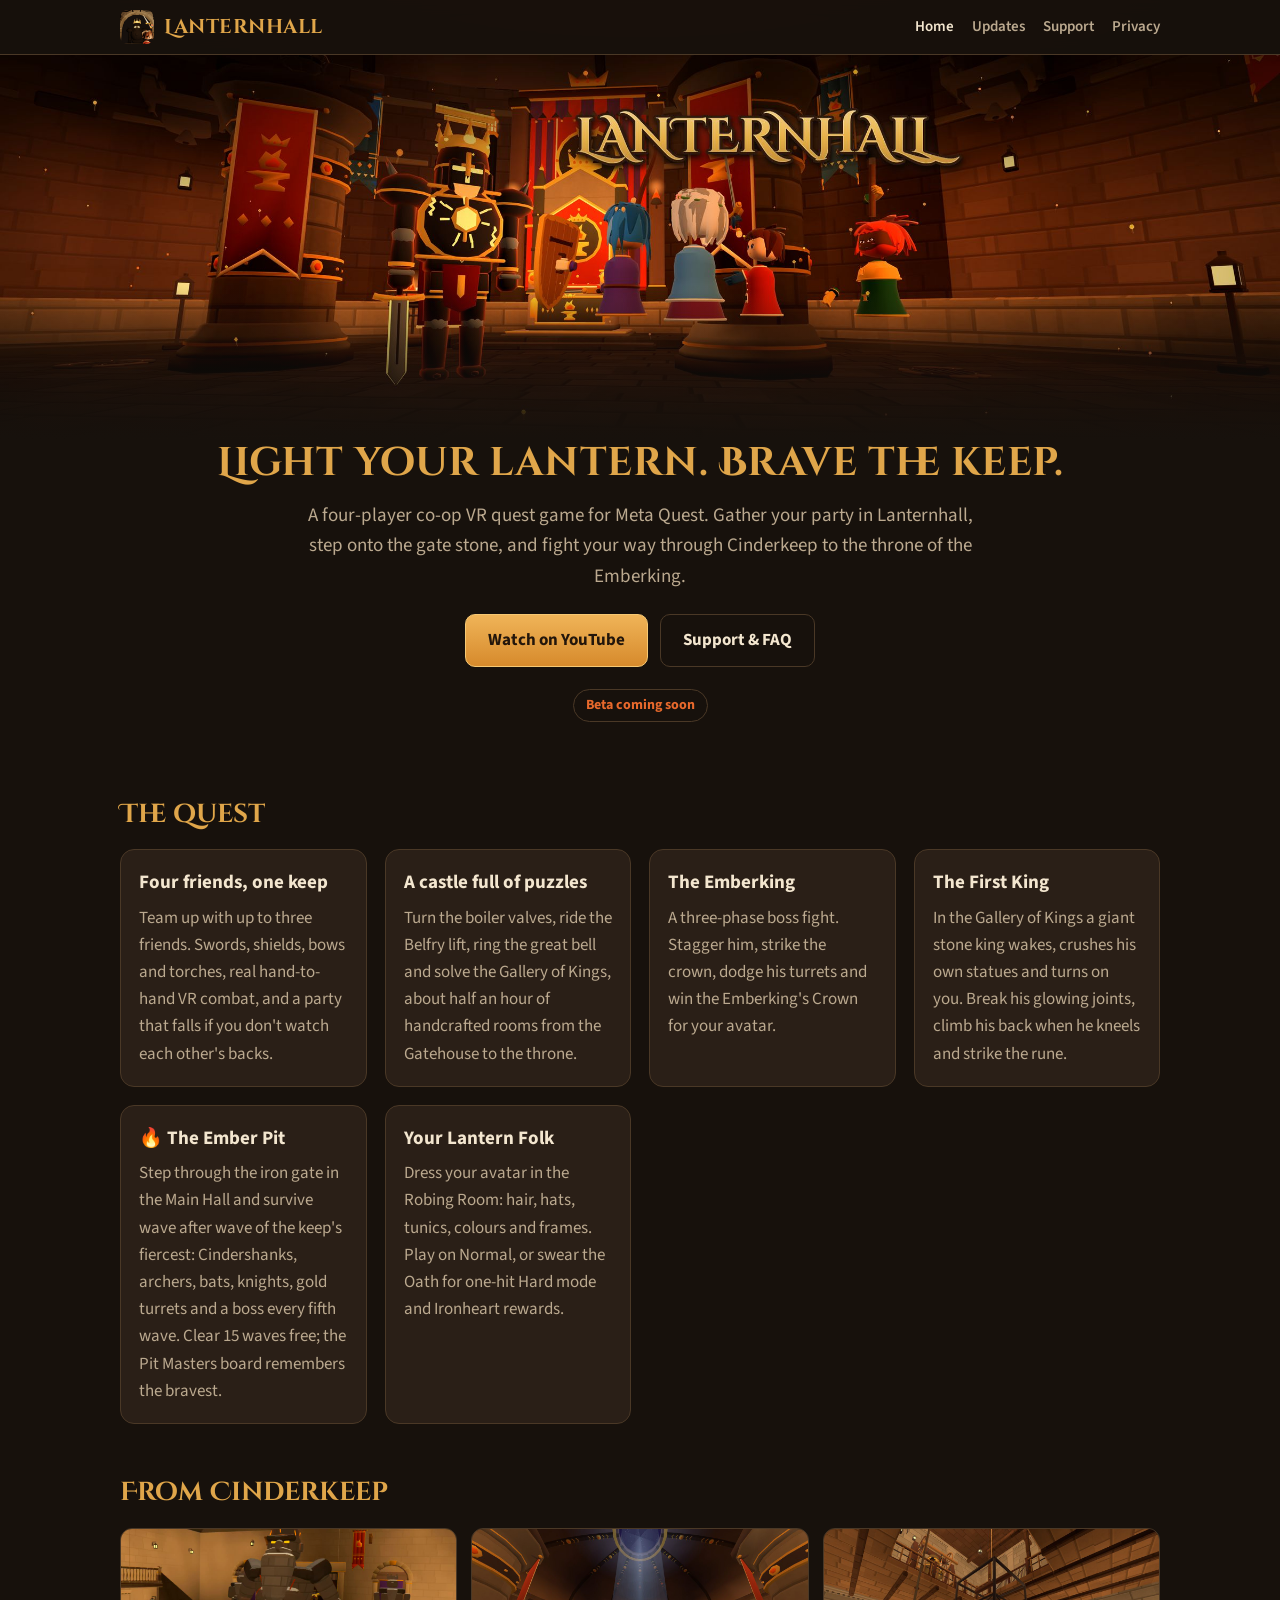
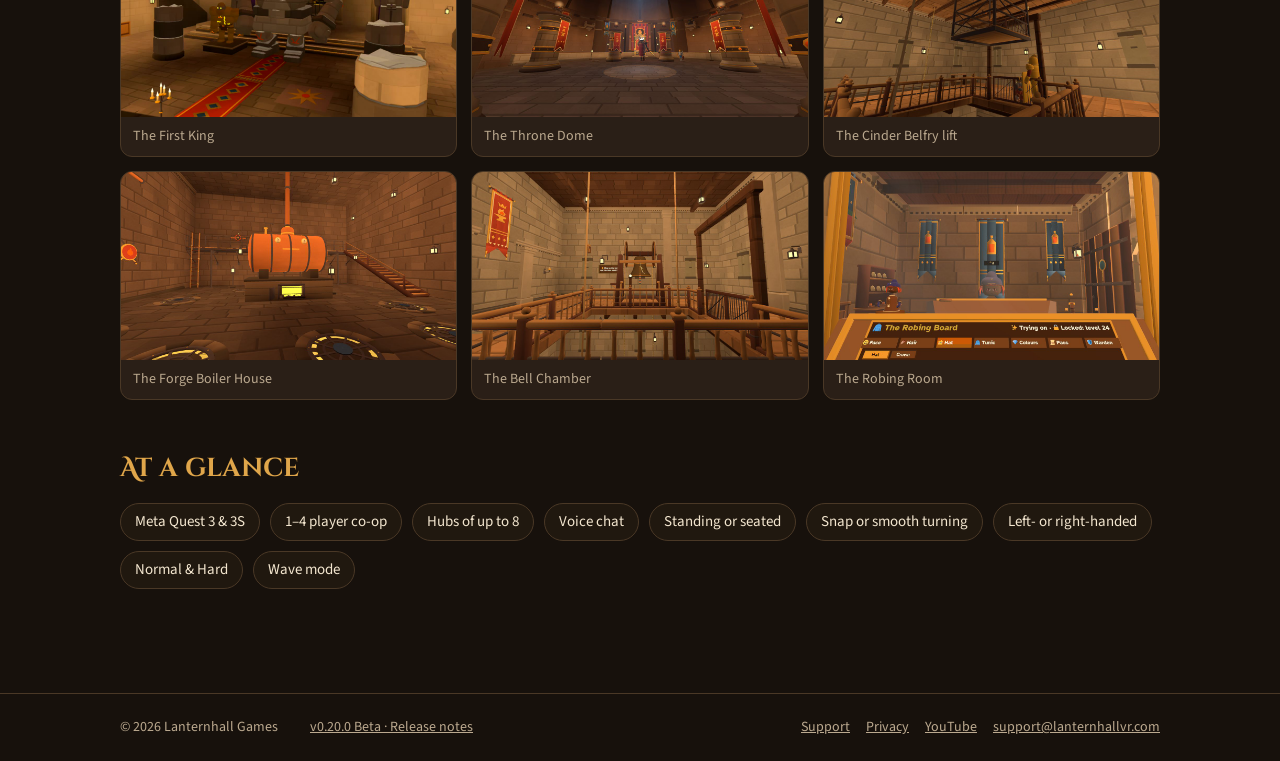
==== index.html @ 73190be5 "Release 0.20.0: Fair Play (Beta 2000 / Alpha 2001); Roblox-only fair-play notice Co-Authored-By: Cla" ====
<!DOCTYPE html>
<html lang="en"><head><meta charset="utf-8">
<meta name="viewport" content="width=device-width, initial-scale=1">
<title>Lanternhall: co-op VR quests for Meta Quest</title>
<meta name="description" content="Lanternhall is a four-player co-op VR quest game for Meta Quest 3 and 3S. Light your lantern and brave Cinderkeep.">
<meta property="og:title" content="Lanternhall: co-op VR quests for Meta Quest">
<meta property="og:description" content="Lanternhall is a four-player co-op VR quest game for Meta Quest 3 and 3S. Light your lantern and brave Cinderkeep.">
<meta property="og:image" content="https://lanternhallvr.com/assets/hero.jpg">
<meta name="theme-color" content="#17110c">
<link rel="icon" href="assets/favicon.png">
<link rel="apple-touch-icon" href="assets/apple-touch-icon.png">
<link rel="preconnect" href="https://fonts.googleapis.com"><link rel="preconnect" href="https://fonts.gstatic.com" crossorigin><link href="https://fonts.googleapis.com/css2?family=Cinzel+Decorative:wght@700&family=Source+Sans+3:wght@400;600;700&display=swap" rel="stylesheet">
<link rel="stylesheet" href="style.css">
</head><body>
<header class="nav"><div class="nav-in">
<a class="brand" href="index.html"><img src="assets/favicon.png" alt="">Lanternhall</a>
<nav class="nav-links"><a href="index.html" aria-current="page">Home</a><a href="updates.html">Updates</a><a href="support.html">Support</a><a href="privacy.html">Privacy</a></nav>
</div></header>

<div class="hero"><img src="assets/hero.jpg" alt="Four Lantern Folk adventurers face the Emberking in his throne dome"></div>
<div class="tagline">
<h1>Light your lantern. Brave the keep.</h1>
<p>A four-player co-op VR quest game for Meta Quest. Gather your party in Lanternhall, step onto the gate stone,
and fight your way through Cinderkeep to the throne of the Emberking.</p>
<div class="cta"><a class="btn" href="https://www.youtube.com/@LanternhallGames">Watch on YouTube</a><a class="btn ghost" href="support.html">Support &amp; FAQ</a></div>
<span class="badge">Beta coming soon</span>
</div>
<main>
<section>
<h2>The quest</h2>
<div class="grid">
<div class="card"><h3>Four friends, one keep</h3><p>Team up with up to three friends. Swords, shields, bows and torches, real hand-to-hand
VR combat, and a party that falls if you don't watch each other's backs.</p></div>
<div class="card"><h3>A castle full of puzzles</h3><p>Turn the boiler valves, ride the Belfry lift, ring the great bell and
solve the Gallery of Kings, about half an hour of handcrafted rooms from the Gatehouse to the throne.</p></div>
<div class="card"><h3>The Emberking</h3><p>A three-phase boss fight. Stagger him, strike the crown, dodge his turrets
and win the Emberking's Crown for your avatar.</p></div>
<div class="card"><h3>The First King</h3><p>In the Gallery of Kings a giant stone king wakes, crushes his own statues and
turns on you. Break his glowing joints, climb his back when he kneels and strike the rune.</p></div>
<div class="card"><h3>&#x1F525; The Ember Pit</h3><p>Step through the iron gate in the Main Hall and survive wave after wave of the keep's
fiercest: Cindershanks, archers, bats, knights, gold turrets and a boss every fifth wave. Clear 15 waves free; the Pit Masters board
remembers the bravest.</p></div>
<div class="card"><h3>Your Lantern Folk</h3><p>Dress your avatar in the Robing Room: hair, hats, tunics, colours and frames.
Play on Normal, or swear the Oath for one-hit Hard mode and Ironheart rewards.</p></div>
</div>
</section>
<section>
<h2>From Cinderkeep</h2>
<div class="shots">
<figure><img src="assets/shot-king.jpg" alt="The First King on his dais, the Gilded Hulker beside him" loading="lazy"><figcaption>The First King</figcaption></figure>
<figure><img src="assets/shot-throne.jpg" alt="The Emberking's throne dome" loading="lazy"><figcaption>The Throne Dome</figcaption></figure>
<figure><img src="assets/shot-belfry.jpg" alt="The Cinder Belfry lift climbing the shaft" loading="lazy"><figcaption>The Cinder Belfry lift</figcaption></figure>
<figure><img src="assets/shot-boiler.jpg" alt="The great boiler in the Forge Boiler House" loading="lazy"><figcaption>The Forge Boiler House</figcaption></figure>
<figure><img src="assets/shot-bell.jpg" alt="The great bell in the Bell Chamber" loading="lazy"><figcaption>The Bell Chamber</figcaption></figure>
<figure><img src="assets/shot-robing.jpg" alt="Trying on a hat in the Looking Glass" loading="lazy"><figcaption>The Robing Room</figcaption></figure>
</div>
</section>
<section>
<h2>At a glance</h2>
<ul class="specs">
<li>Meta Quest 3 &amp; 3S</li><li>1&ndash;4 player co-op</li><li>Hubs of up to 8</li><li>Voice chat</li>
<li>Standing or seated</li><li>Snap or smooth turning</li><li>Left- or right-handed</li><li>Normal &amp; Hard</li><li>Wave mode</li>
</ul>
</section>
</main>
<footer><div class="foot-in">
<span>&copy; 2026 Lanternhall Games</span><a class="ver" href="updates.html">v0.20.0 Beta &middot; Release notes</a>
<nav><a href="support.html">Support</a><a href="privacy.html">Privacy</a><a href="https://www.youtube.com/@LanternhallGames">YouTube</a><a href="mailto:support@lanternhallvr.com">support@lanternhallvr.com</a></nav>
</div></footer>
</body></html>
---- style.css ----
:root {
  --bg: #17110c;
  --bg2: #20180f;
  --card: #2a1f17;
  --ink: #f3e6cf;
  --dim: #bba98f;
  --gold: #e0a64a;
  --ember: #e8692c;
  --line: #4a3826;
  --max: 1080px;
}
* { box-sizing: border-box; }
html { scroll-behavior: smooth; }
body {
  margin: 0;
  background: radial-gradient(1200px 600px at 50% -10%, #3a2414 0%, transparent 60%), var(--bg);
  color: var(--ink);
  font: 17px/1.6 "Source Sans 3", system-ui, -apple-system, Segoe UI, sans-serif;
}
a { color: var(--gold); }
a:hover { color: #f2c477; }
img { max-width: 100%; display: block; }

/* top bar */
.nav {
  position: sticky; top: 0; z-index: 10;
  background: rgba(23, 17, 12, .88);
  backdrop-filter: blur(8px);
  border-bottom: 1px solid var(--line);
}
.nav-in {
  max-width: var(--max); margin: auto; padding: 10px 20px;
  display: flex; align-items: center; gap: 18px;
}
.brand {
  display: flex; align-items: center; gap: 10px;
  text-decoration: none; color: var(--gold);
  font-family: "Cinzel Decorative", serif; font-weight: 700; font-size: 20px; letter-spacing: .5px;
}
.brand img { width: 34px; height: 34px; border-radius: 8px; }
.nav-links { margin-left: auto; display: flex; gap: 18px; flex-wrap: wrap; }
.nav-links a { color: var(--dim); text-decoration: none; font-weight: 600; font-size: 15px; }
.nav-links a:hover, .nav-links a[aria-current] { color: var(--ink); }

/* hero */
.hero { position: relative; }
.hero img { width: 100%; aspect-ratio: 10 / 3; object-fit: cover; }
.hero::after {
  content: ""; position: absolute; inset: auto 0 0 0; height: 40%;
  background: linear-gradient(to bottom, transparent, var(--bg));
}
.tagline { max-width: var(--max); margin: -8px auto 0; padding: 0 20px; text-align: center; position: relative; z-index: 1; }
.tagline h1 {
  font-family: "Cinzel Decorative", serif; color: var(--gold);
  font-size: clamp(26px, 4vw, 40px); margin: 0 0 6px; letter-spacing: .5px;
}
.tagline p { color: var(--dim); font-size: 19px; margin: 0 auto 22px; max-width: 680px; }
.cta { display: flex; gap: 12px; justify-content: center; flex-wrap: wrap; margin-bottom: 8px; }
.btn {
  display: inline-block; padding: 12px 22px; border-radius: 10px; text-decoration: none; font-weight: 700;
  background: linear-gradient(180deg, #f0b458, #d68a2c); color: #23160b; border: 1px solid #f6c873;
}
.btn.ghost { background: transparent; color: var(--ink); border: 1px solid var(--line); }
.btn:hover { filter: brightness(1.06); color: #23160b; }
.btn.ghost:hover { color: var(--ink); border-color: var(--gold); }
.badge {
  display: inline-block; margin-top: 14px; padding: 4px 12px; border-radius: 99px;
  border: 1px solid var(--line); color: var(--ember); font-weight: 700; font-size: 14px;
}

/* sections */
main { max-width: var(--max); margin: auto; padding: 24px 20px 56px; }
section { margin: 48px 0; }
h2 { font-family: "Cinzel Decorative", serif; color: var(--gold); font-size: 26px; margin: 0 0 14px; }
h3 { margin: 0 0 6px; font-size: 19px; }
.grid { display: grid; gap: 18px; grid-template-columns: repeat(auto-fit, minmax(240px, 1fr)); }
.card { background: var(--card); border: 1px solid var(--line); border-radius: 14px; padding: 18px; }
.card p { margin: 0; color: var(--dim); }
.shots { display: grid; gap: 14px; grid-template-columns: repeat(auto-fit, minmax(300px, 1fr)); }
.shots figure { margin: 0; background: var(--card); border: 1px solid var(--line); border-radius: 12px; overflow: hidden; }
.shots img { aspect-ratio: 16 / 9; object-fit: cover; width: 100%; }
.shots figcaption { padding: 8px 12px; color: var(--dim); font-size: 14px; }
.specs { display: flex; flex-wrap: wrap; gap: 10px; padding: 0; list-style: none; margin: 0; }
.specs li { background: var(--bg2); border: 1px solid var(--line); border-radius: 99px; padding: 6px 14px; font-size: 15px; }

/* long-form pages */
.doc { max-width: 780px; }
.doc h1 { font-family: "Cinzel Decorative", serif; color: var(--gold); font-size: 34px; margin: 10px 0 4px; }
.doc .meta { color: var(--dim); margin: 0 0 24px; }
.doc h2 { font-family: inherit; color: var(--ink); font-size: 21px; margin: 28px 0 8px; }
.doc li { margin: 4px 0; }
.note { background: var(--card); border: 1px solid var(--line); border-left: 4px solid var(--gold); border-radius: 10px; padding: 12px 16px; color: var(--dim); }
details { background: var(--card); border: 1px solid var(--line); border-radius: 12px; padding: 12px 16px; margin: 10px 0; }
summary { cursor: pointer; font-weight: 700; }
details p { color: var(--dim); margin: 8px 0 0; }

footer { border-top: 1px solid var(--line); color: var(--dim); font-size: 14px; }
.foot-in { max-width: var(--max); margin: auto; padding: 22px 20px; display: flex; gap: 18px; flex-wrap: wrap; align-items: center; }
.foot-in nav { margin-left: auto; display: flex; gap: 16px; flex-wrap: wrap; }
.foot-in a { color: var(--dim); }

/* updates / release notes */
.rel { background: var(--card); border: 1px solid var(--line); border-radius: 14px; padding: 18px 22px; margin: 18px 0; }
.rel h2 { margin: 0; font-family: "Cinzel Decorative", serif; color: var(--gold); font-size: 22px; }
.rel .meta { margin: 4px 0 10px; }
.rel ul { margin: 0; padding-left: 20px; }
.chan { font-family: "Source Sans 3", sans-serif; font-size: 13px; vertical-align: middle; margin-left: 6px; padding: 2px 10px;
  border-radius: 99px; border: 1px solid var(--line); color: var(--ember); }
.ver { color: var(--dim); margin-left: 14px; }
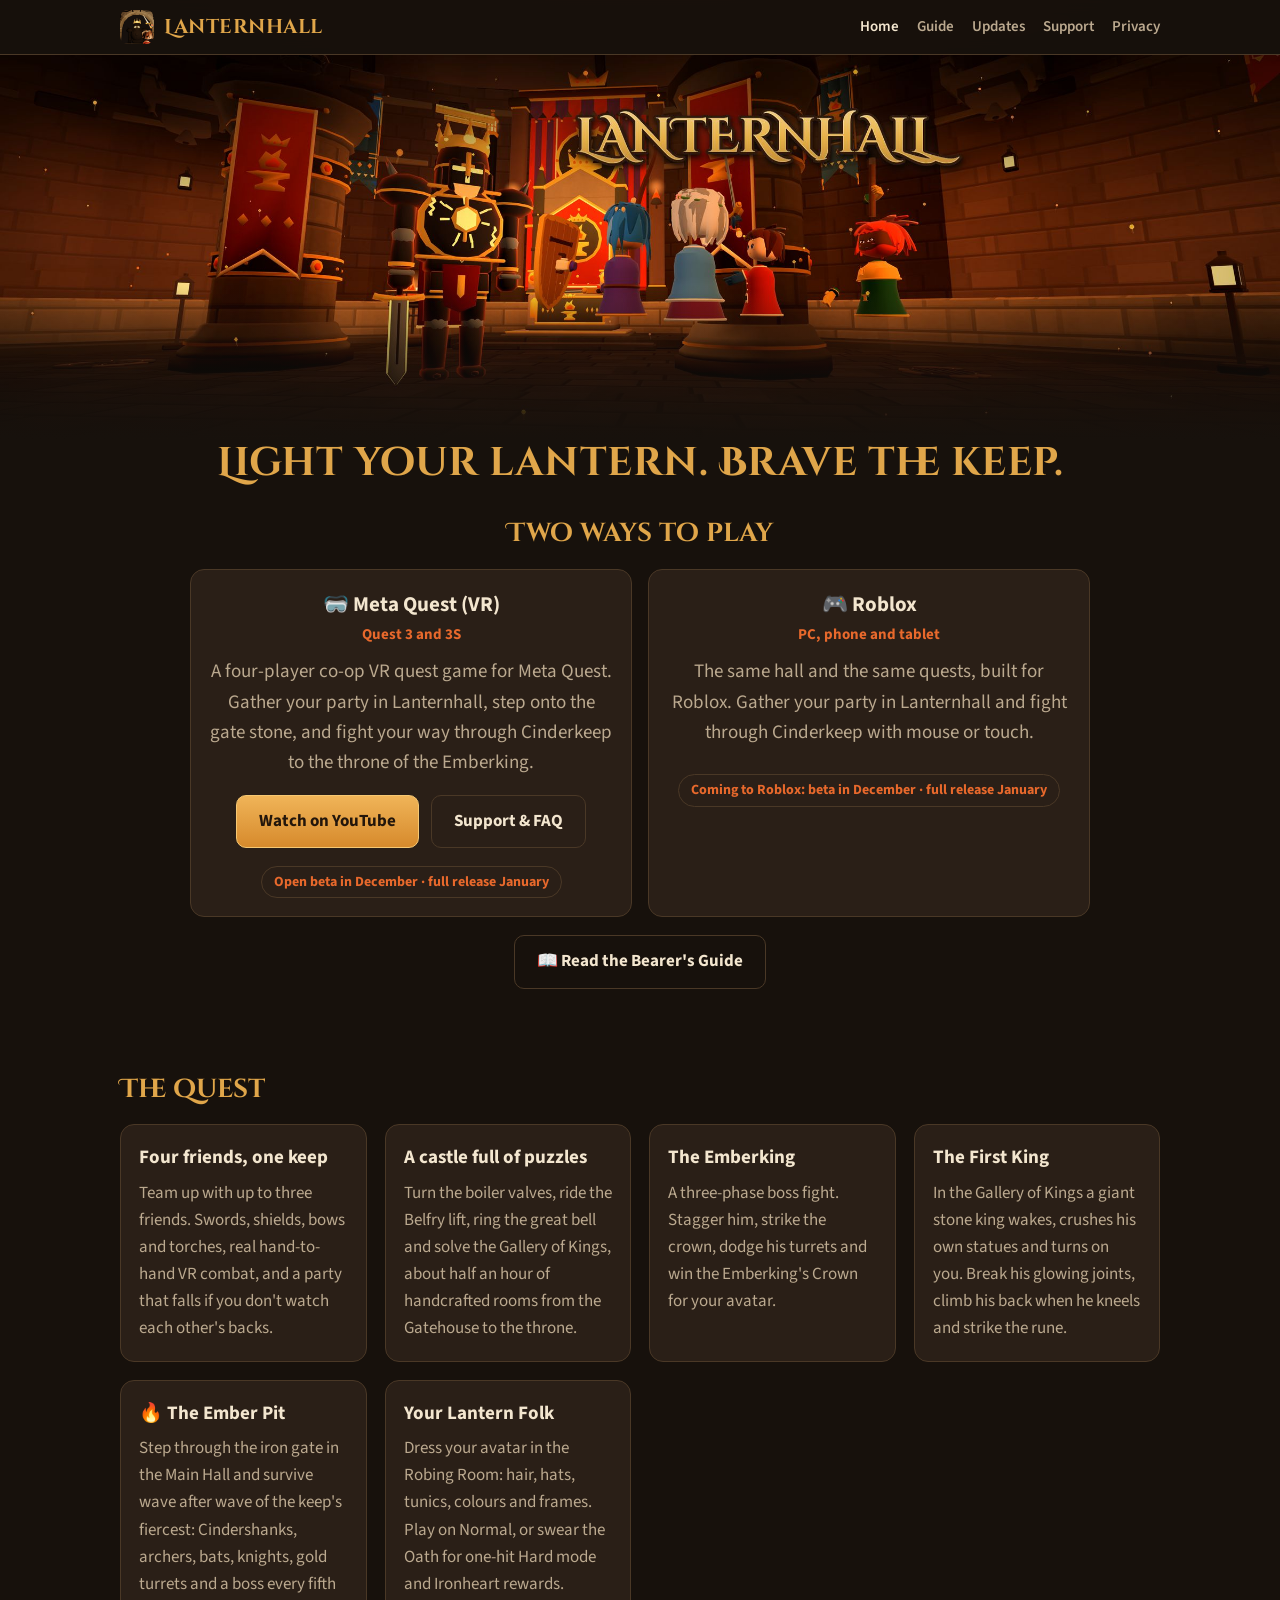
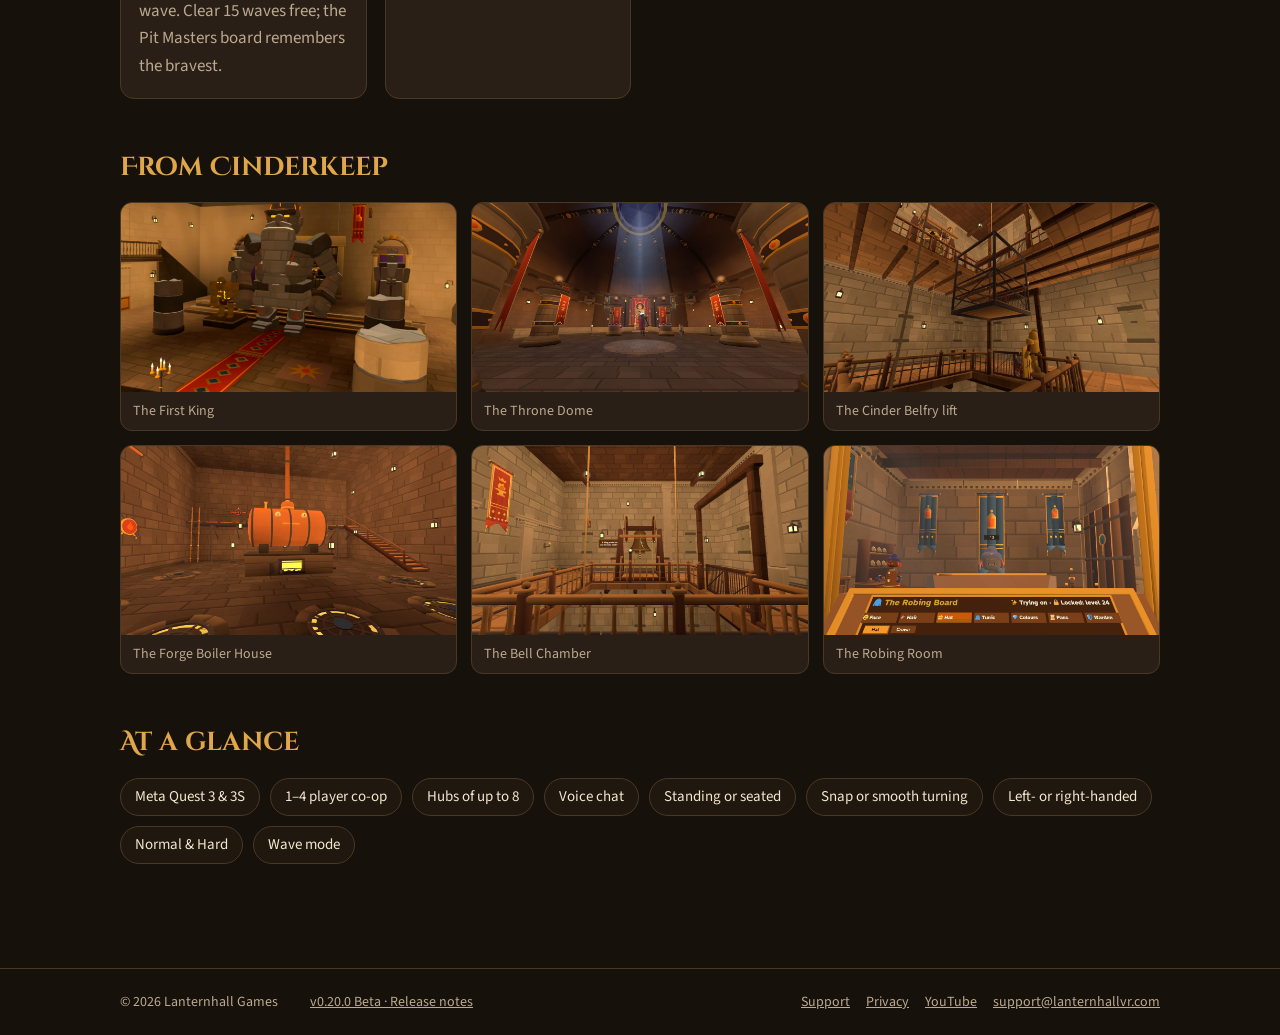
==== commit 53ed7a68: "Site: the Bearer's Guide page, Two ways to play (Quest + Roblox, beta December, full release January" ====
--- a/index.html
+++ b/index.html
@@ -14,16 +14,25 @@
 </head><body>
 <header class="nav"><div class="nav-in">
 <a class="brand" href="index.html"><img src="assets/favicon.png" alt="">Lanternhall</a>
-<nav class="nav-links"><a href="index.html" aria-current="page">Home</a><a href="updates.html">Updates</a><a href="support.html">Support</a><a href="privacy.html">Privacy</a></nav>
+<nav class="nav-links"><a href="index.html" aria-current="page">Home</a><a href="guide.html">Guide</a><a href="updates.html">Updates</a><a href="support.html">Support</a><a href="privacy.html">Privacy</a></nav>
 </div></header>
 
 <div class="hero"><img src="assets/hero.jpg" alt="Four Lantern Folk adventurers face the Emberking in his throne dome"></div>
 <div class="tagline">
 <h1>Light your lantern. Brave the keep.</h1>
+<h2 class="ways-h">Two ways to play</h2>
+<div class="ways">
+<div class="card way"><h3>🥽 Meta Quest (VR)</h3><p class="way-for">Quest 3 and 3S</p>
 <p>A four-player co-op VR quest game for Meta Quest. Gather your party in Lanternhall, step onto the gate stone,
 and fight your way through Cinderkeep to the throne of the Emberking.</p>
 <div class="cta"><a class="btn" href="https://www.youtube.com/@LanternhallGames">Watch on YouTube</a><a class="btn ghost" href="support.html">Support &amp; FAQ</a></div>
-<span class="badge">Beta coming soon</span>
+<span class="badge">Open beta in December &middot; full release January</span></div>
+<div class="card way"><h3>🎮 Roblox</h3><p class="way-for">PC, phone and tablet</p>
+<p>The same hall and the same quests, built for Roblox. Gather your party in Lanternhall and fight through Cinderkeep
+with mouse or touch.</p>
+<span class="badge">Coming to Roblox: beta in December &middot; full release January</span></div>
+</div>
+<div class="cta"><a class="btn ghost" href="guide.html">📖 Read the Bearer's Guide</a></div>
 </div>
 <main>
 <section>
--- a/style.css
+++ b/style.css
@@ -107,3 +107,95 @@
 .chan { font-family: "Source Sans 3", sans-serif; font-size: 13px; vertical-align: middle; margin-left: 6px; padding: 2px 10px;
   border-radius: 99px; border: 1px solid var(--line); color: var(--ember); }
 .ver { color: var(--dim); margin-left: 14px; }
+
+/* the Bearer's Guide (guide.html, G-web-guide.md): parchment pages in the dark hall */
+.guide { max-width: 960px; --paper: #F2E3C2; --pink: #3A2A1A; --rule: #D4A437; --red: #8a3a12; }
+.guide [id] { scroll-margin-top: 160px; }
+.g-top { max-width: 720px; margin: 0 auto; text-align: center; }
+.g-top h1 { font-family: "Cinzel Decorative", serif; color: var(--gold); font-size: clamp(28px, 6vw, 38px); margin: 10px 0 8px; }
+.g-intro { color: var(--dim); font-size: 18px; margin: 0 0 24px; }
+.g-books { display: grid; gap: 14px; grid-template-columns: repeat(auto-fit, minmax(200px, 1fr)); text-align: center; }
+.g-bookcard { display: block; text-decoration: none; background: var(--paper); color: var(--pink); border-radius: 12px; padding: 16px 14px; }
+.g-bookcard:hover { color: var(--pink); box-shadow: 0 0 0 2px var(--rule); }
+.g-be { display: block; font-size: 34px; line-height: 1.1; }
+.g-bookcard b { display: block; font-family: "Cinzel Decorative", serif; font-size: 17px; margin: 8px 0 4px; }
+.g-bl { display: block; font-style: italic; font-size: 15px; }
+.g-bn { display: block; margin-top: 6px; font-size: 14px; font-weight: 700; color: var(--red); }
+.g-book { margin: 56px 0 0; }
+.g-book > h2 { max-width: 720px; margin: 0 auto 8px; padding-bottom: 10px; border-bottom: 2px solid var(--rule); text-align: center; }
+.g-line { max-width: 720px; margin: 0 auto 18px; text-align: center; color: var(--dim); font-style: italic; }
+.g-note { max-width: 720px; margin: 0 auto 26px; padding: 2px 0 2px 14px; border-left: 3px solid var(--rule); color: var(--dim); font-style: italic; }
+.g-note .g-nh { font-style: normal; font-weight: 700; color: var(--ink); margin: 10px 0 2px; }
+.g-note .g-nh:first-child { margin-top: 0; }
+.g-l { margin: 0 0 4px; }
+.g-world { border: 1px solid; border-left-width: 4px; border-radius: 12px; padding: 12px 18px; margin: 0 0 18px; }
+.g-world h3 { font-family: "Cinzel Decorative", serif; font-size: 22px; margin: 0; color: var(--ink); }
+.g-world p { margin: 4px 0 0; color: var(--ink); }
+.g-cards { display: grid; gap: 18px; }
+.g-card { background: var(--paper); color: var(--pink); border-radius: 12px; padding: 16px; overflow-wrap: break-word; min-width: 0;
+  box-shadow: 0 2px 12px rgba(0, 0, 0, .35); }
+.g-card a { color: var(--red); }
+.g-card h3 { font-family: "Cinzel Decorative", serif; font-size: 22px; line-height: 1.25; margin: 6px 0 2px; color: var(--pink); }
+.g-card h4 { font-size: 14px; text-transform: uppercase; letter-spacing: .07em; color: var(--red); margin: 16px 0 4px; }
+.g-epi { margin: 0 0 4px; font-style: italic; }
+.g-fierce { display: flex; gap: 3px; margin: 0 0 10px; }
+.g-fierce svg { width: 15px; height: 19px; fill: none; stroke: rgba(58, 42, 26, .45); stroke-width: 1.3; }
+.g-fierce svg.on { fill: #E8662A; stroke: var(--pink); }
+.g-facts { display: grid; grid-template-columns: max-content minmax(0, 1fr); gap: 2px 12px; margin: 0 0 4px; }
+.g-facts dt { font-weight: 700; }
+.g-facts dd { margin: 0; }
+.g-plate img { width: 100%; max-width: 480px; height: auto; margin: 0 auto; }
+.g-fold { background: transparent; border: 1px solid rgba(58, 42, 26, .35); border-radius: 10px; padding: 10px 14px; margin: 14px 0 0; }
+.g-fold summary { color: var(--red); }
+.g-fold[open] summary { margin-bottom: 8px; }
+.g-fold p { color: inherit; margin: 0 0 4px; }
+.g-fold .g-facts { margin-bottom: 0; }
+.g-inset { margin: 14px 0 0; }
+.g-inset img { width: 100%; max-width: 480px; height: auto; }
+.g-vig { margin: 0 0 6px; }
+.g-vig img { width: 100%; height: auto; }
+.g-vig figcaption { font-style: italic; font-size: 15px; margin-top: 6px; }
+.g-topic h3 { margin-top: 10px; }
+.g-tail { width: fit-content; margin: 18px auto 0; background: var(--paper); border-radius: 10px; padding: 8px 18px; }
+.g-tail img { width: 160px; height: auto; }
+.g-up { text-align: center; margin: 18px 0 0; font-size: 15px; }
+.g-credits { max-width: 720px; margin: 56px auto 0; background: var(--paper); color: var(--pink); border-radius: 10px; padding: 10px 16px;
+  font-size: 14px; text-align: center; }
+.g-credits p { margin: 0; }
+.g-bar { display: flex; justify-content: center; flex-wrap: wrap; gap: 4px 10px; padding: 6px 12px 8px; border-top: 1px solid var(--line);
+  font-size: 15px; font-weight: 600; }
+.g-bar a { color: var(--ink); text-decoration: none; }
+.g-bar span { color: var(--dim); }
+@media (min-width: 900px) {
+  .guide [id] { scroll-margin-top: 80px; }
+  .g-bar { display: none; }
+  .g-foe, .g-boss { display: grid; grid-template-columns: 40% minmax(0, 1fr); gap: 0 24px; align-items: start; padding: 20px; }
+  .g-boss .g-fold { grid-column: 1 / -1; }
+  .g-two { grid-template-columns: 1fr 1fr; }
+}
+/* phones: the nav links wrap under the brand instead of stacking one per line beside it (the sticky bar stays short) */
+@media (max-width: 600px) {
+  .nav-in { flex-wrap: wrap; gap: 4px 18px; padding: 8px 16px; }
+  .nav-links { margin-left: 0; gap: 4px 16px; }
+}
+
+/* home: two ways to play (Quest and Roblox) */
+.ways-h { margin: 18px 0 14px; }
+.ways { display: grid; gap: 16px; grid-template-columns: repeat(auto-fit, minmax(280px, 1fr)); max-width: 900px; margin: 0 auto 18px; }
+.way { display: flex; flex-direction: column; align-items: center; }
+.way h3 { font-size: 21px; margin: 0; }
+.way .way-for { color: var(--ember); font-weight: 700; font-size: 15px; margin: 2px 0 10px; }
+.way p + p { margin-bottom: 16px; }
+.way .cta { margin-top: auto; }
+.way .badge { margin-top: 10px; }
+
+/* updates: the Meta Quest / Roblox tabs (no script: the Roblox pane shows while #roblox is the target) */
+.rel-tabs { display: flex; flex-wrap: wrap; gap: 6px; border-bottom: 1px solid var(--line); margin: 0 0 6px; }
+.rel-tabs a { padding: 8px 16px; margin-bottom: -1px; border: 1px solid transparent; border-bottom: 0; border-radius: 10px 10px 0 0;
+  color: var(--dim); font-weight: 700; text-decoration: none; }
+.rel-tabs a[aria-current] { color: var(--gold); background: var(--card); border-color: var(--line); }
+.rel-pane { scroll-margin-top: 70px; }
+.rel-pane > .meta { margin: 12px 0 0; }
+#roblox:not(:target) { display: none; }
+#roblox:target ~ #quest { display: none; }
+@media (max-width: 600px) { .rel-pane { scroll-margin-top: 112px; } }
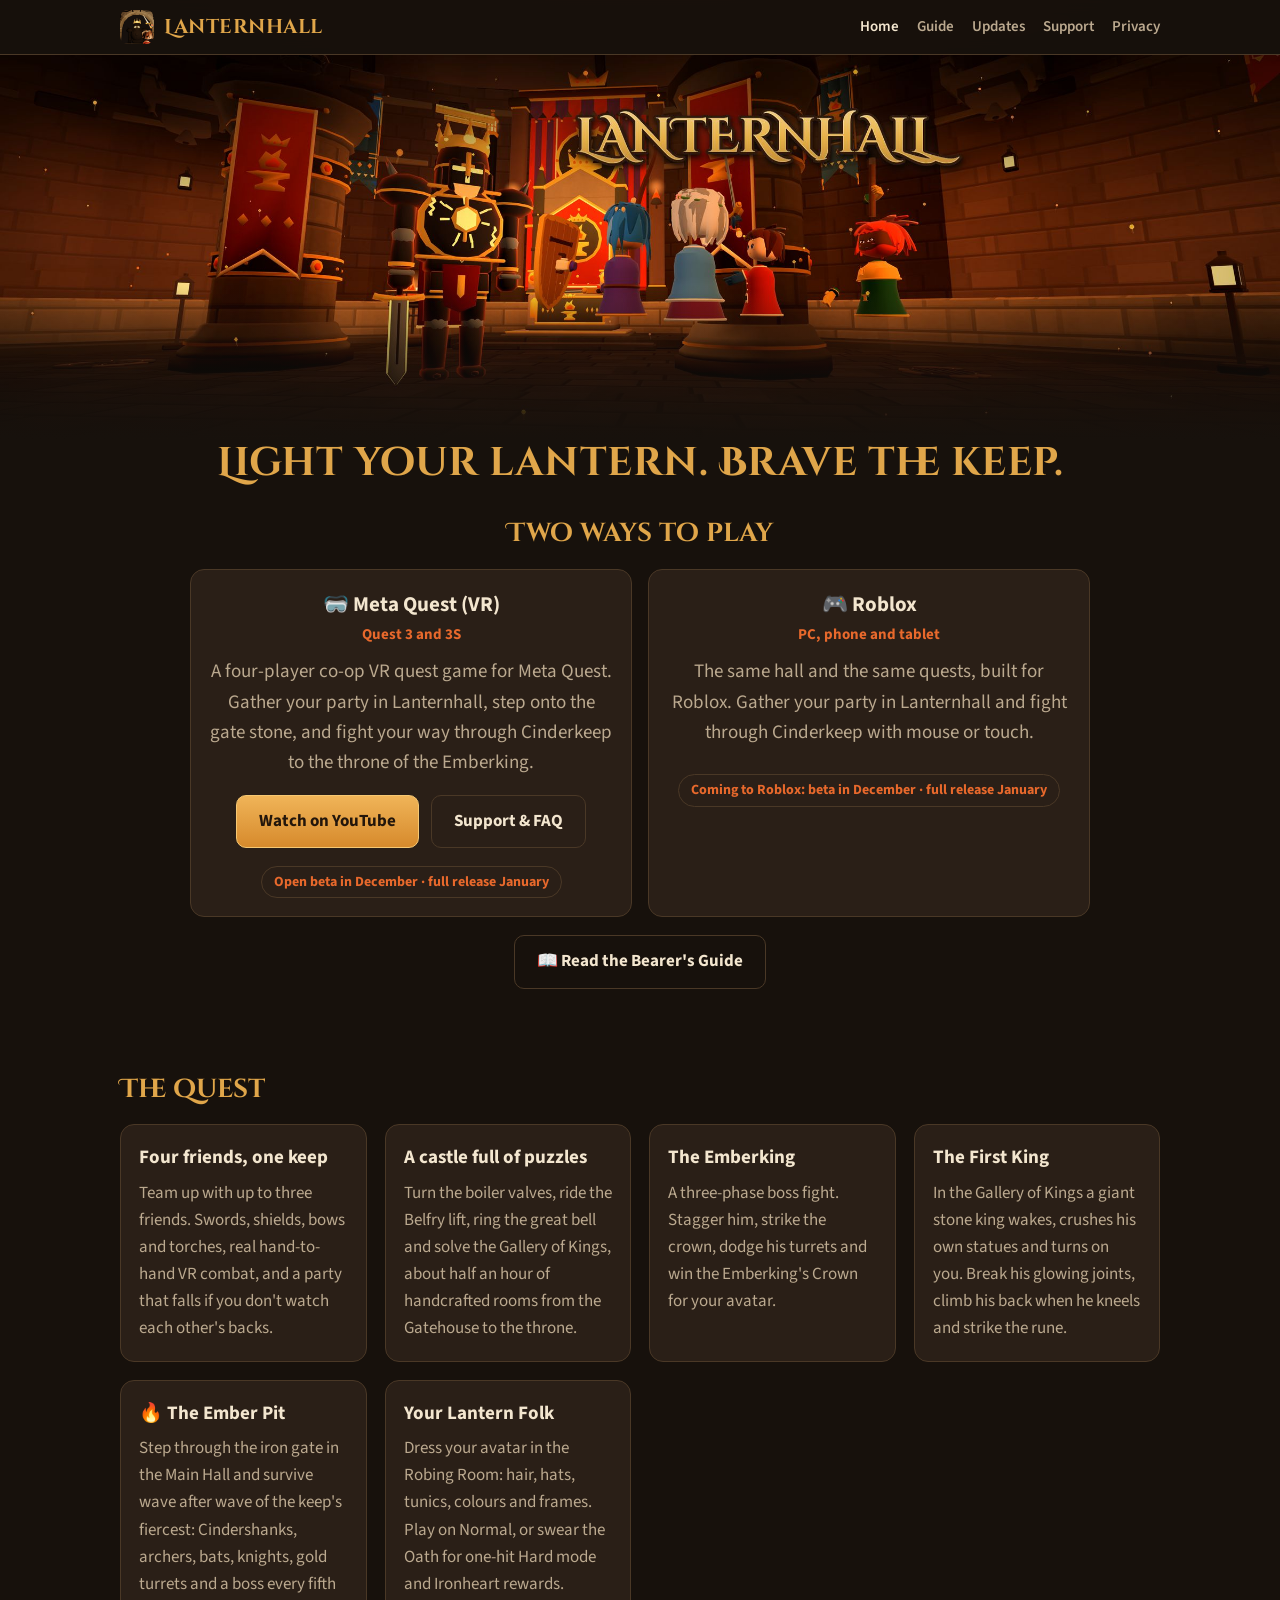
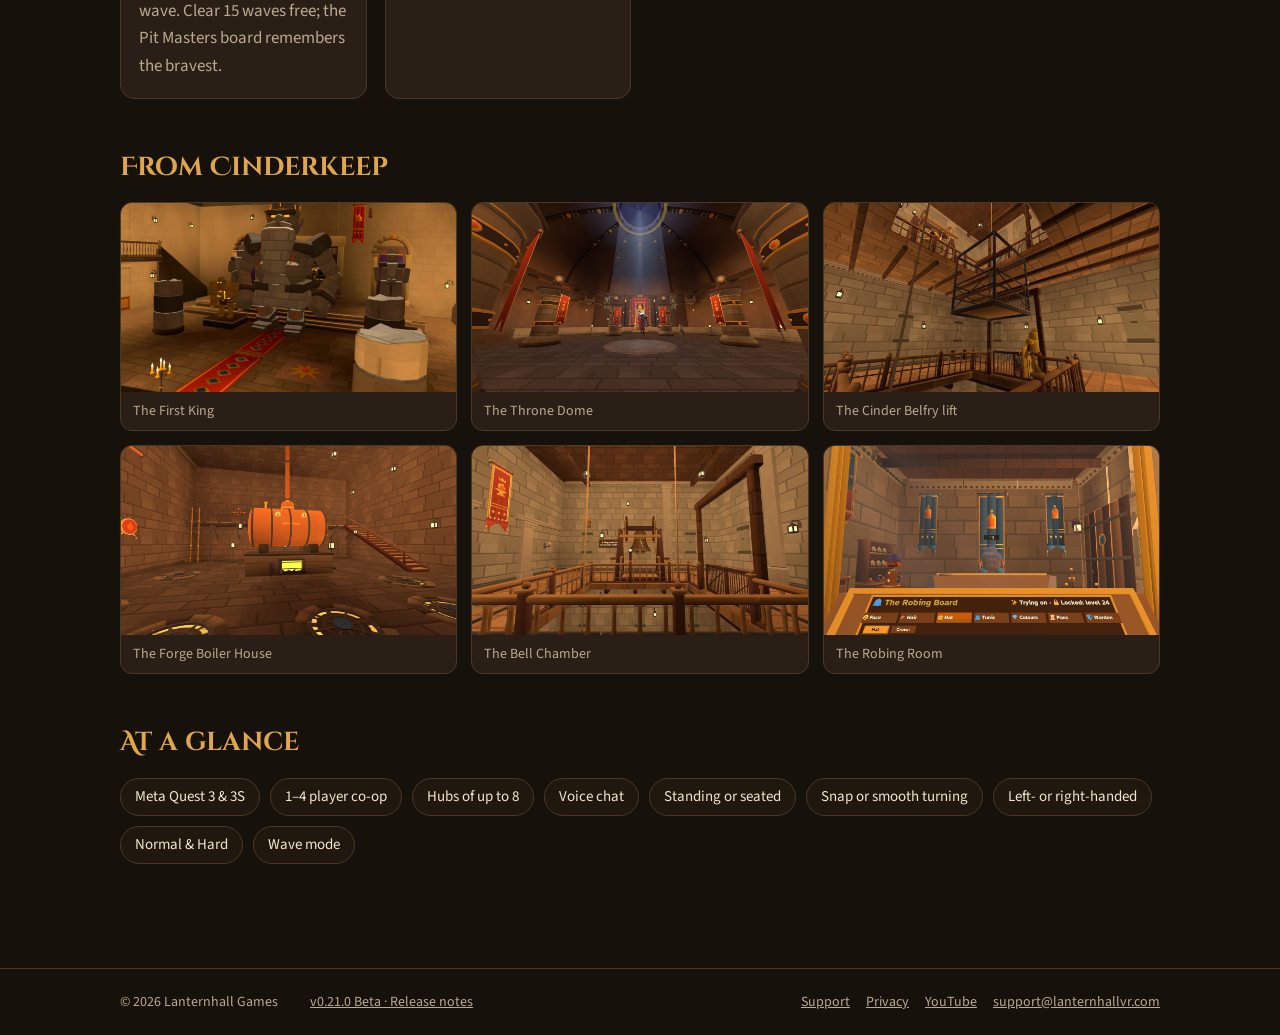
==== commit feea0391: "Release 0.21.0: The Lamplighter and the Bearer's Guide (Beta 2100 / Alpha 2101) Co-Authored-By: Clau" ====
--- a/index.html
+++ b/index.html
@@ -73,7 +73,7 @@
 </section>
 </main>
 <footer><div class="foot-in">
-<span>&copy; 2026 Lanternhall Games</span><a class="ver" href="updates.html">v0.20.0 Beta &middot; Release notes</a>
+<span>&copy; 2026 Lanternhall Games</span><a class="ver" href="updates.html">v0.21.0 Beta &middot; Release notes</a>
 <nav><a href="support.html">Support</a><a href="privacy.html">Privacy</a><a href="https://www.youtube.com/@LanternhallGames">YouTube</a><a href="mailto:support@lanternhallvr.com">support@lanternhallvr.com</a></nav>
 </div></footer>
 </body></html>
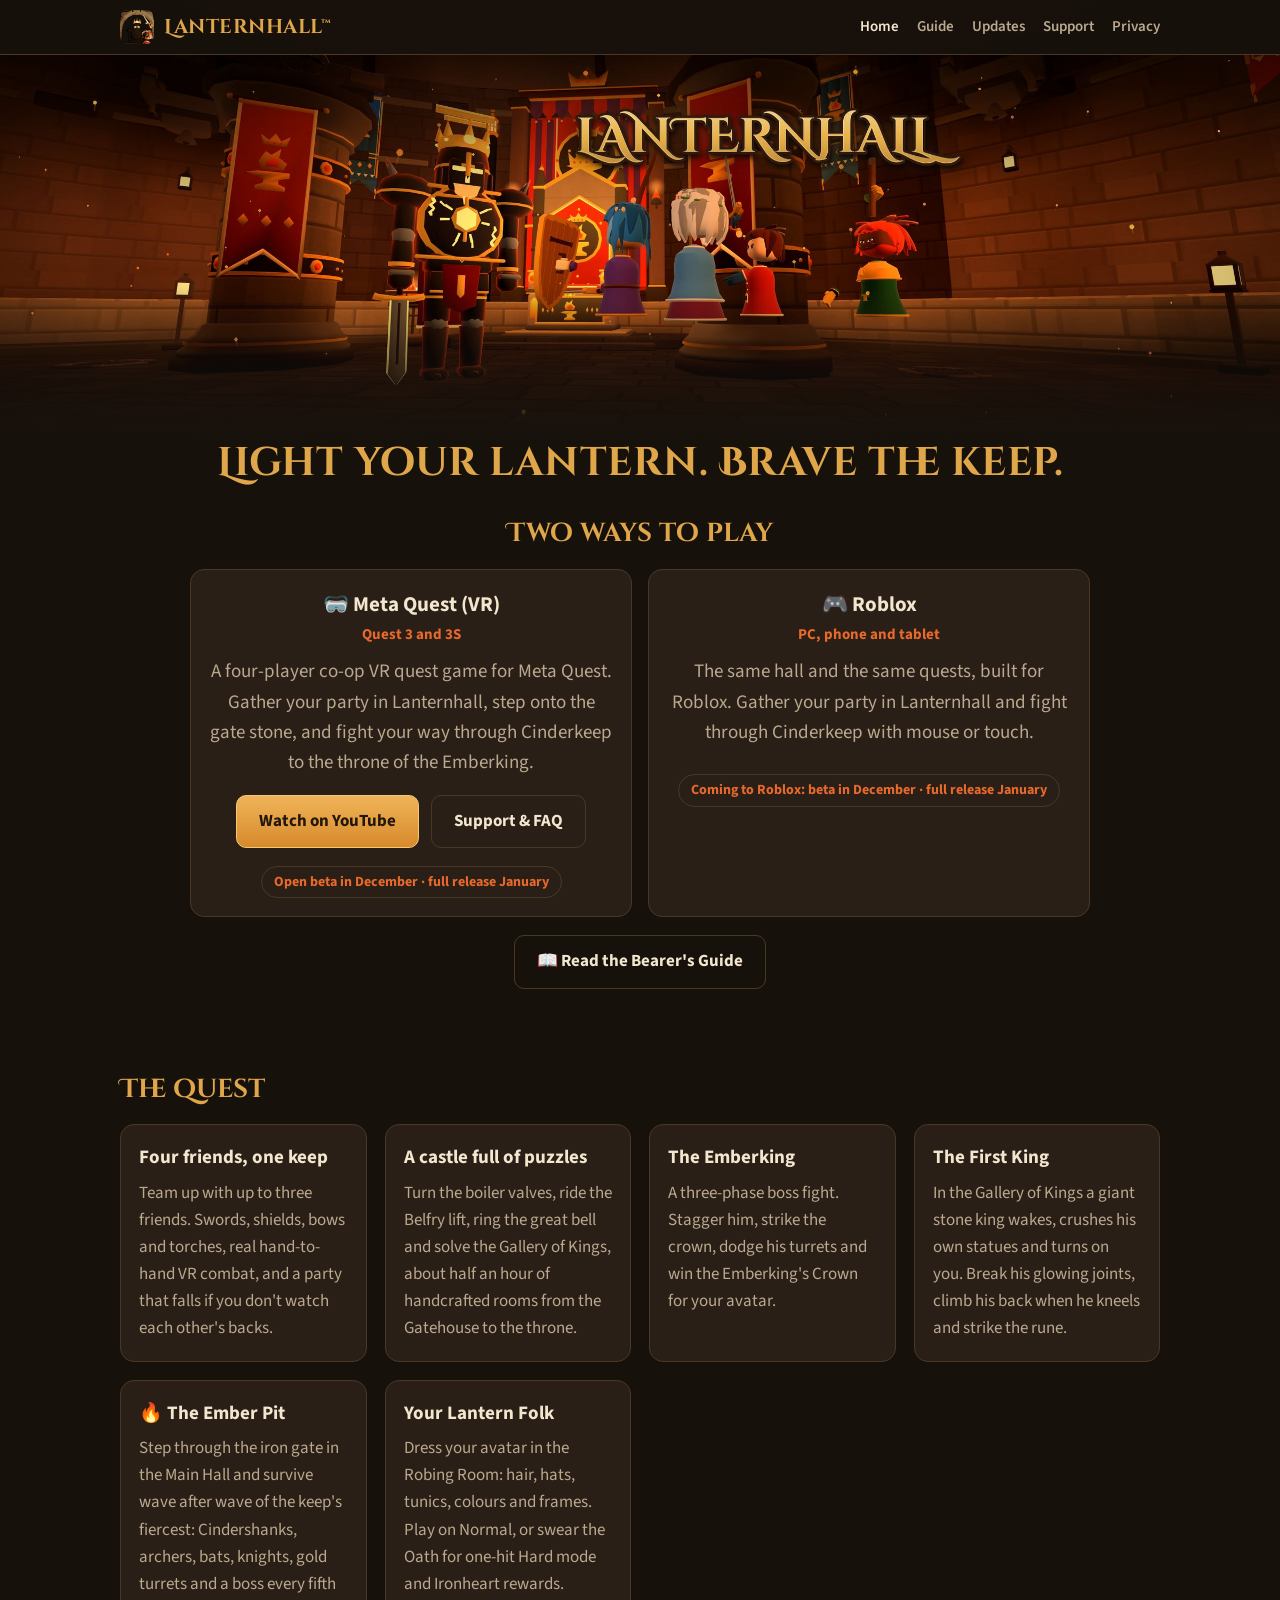
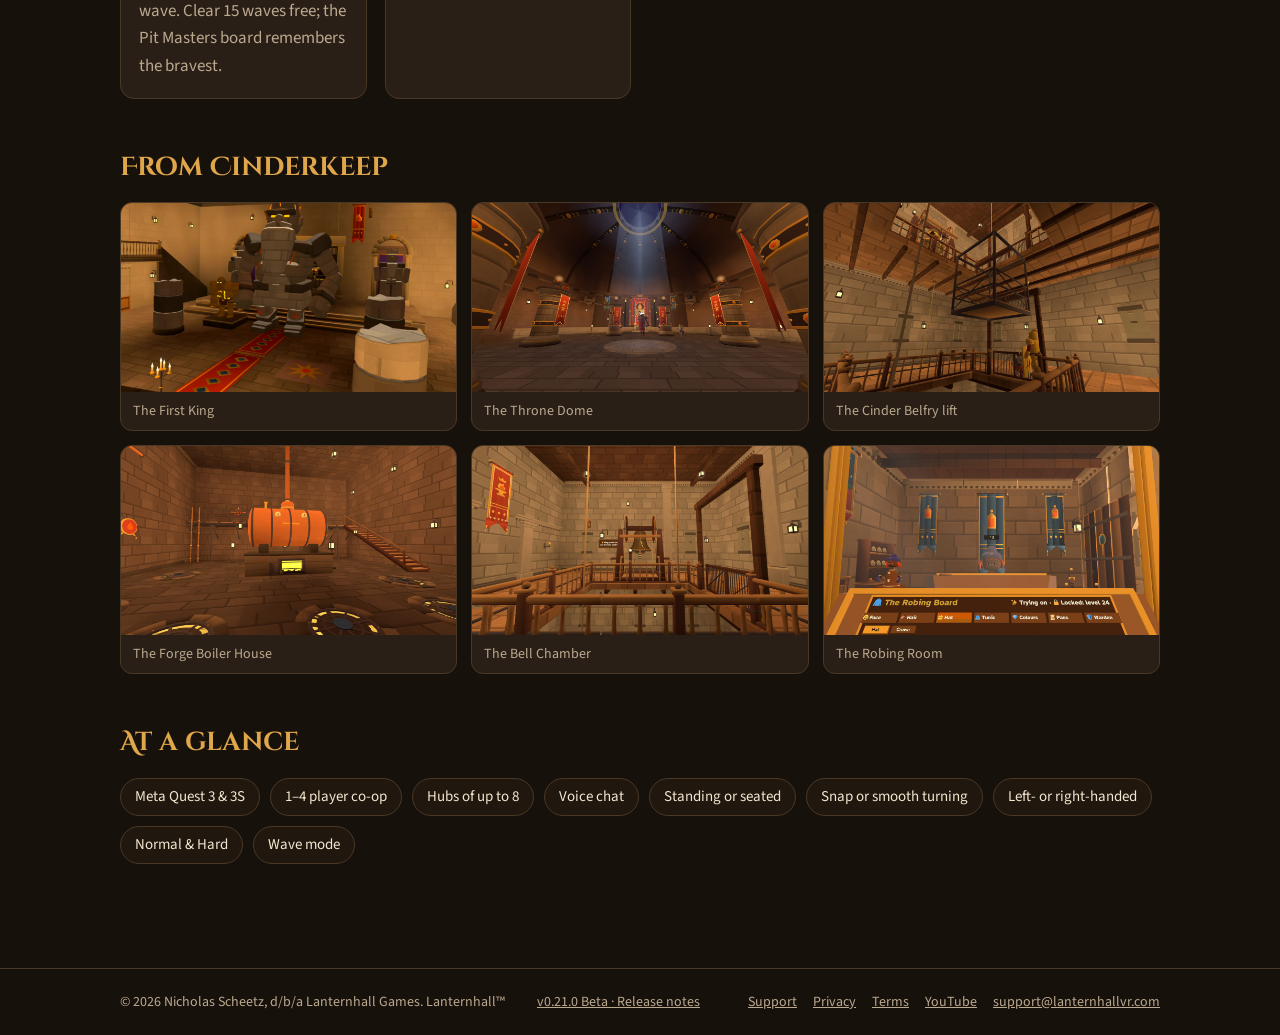
==== commit 9c3b388b: "Legal: privacy policy for both games + site, new Terms of Use, footer Terms link - privacy.html rewr" ====
--- a/index.html
+++ b/index.html
@@ -13,7 +13,7 @@
 <link rel="stylesheet" href="style.css">
 </head><body>
 <header class="nav"><div class="nav-in">
-<a class="brand" href="index.html"><img src="assets/favicon.png" alt="">Lanternhall</a>
+<a class="brand" href="index.html"><img src="assets/favicon.png" alt="">Lanternhall&trade;</a>
 <nav class="nav-links"><a href="index.html" aria-current="page">Home</a><a href="guide.html">Guide</a><a href="updates.html">Updates</a><a href="support.html">Support</a><a href="privacy.html">Privacy</a></nav>
 </div></header>
 
@@ -73,7 +73,7 @@
 </section>
 </main>
 <footer><div class="foot-in">
-<span>&copy; 2026 Lanternhall Games</span><a class="ver" href="updates.html">v0.21.0 Beta &middot; Release notes</a>
-<nav><a href="support.html">Support</a><a href="privacy.html">Privacy</a><a href="https://www.youtube.com/@LanternhallGames">YouTube</a><a href="mailto:support@lanternhallvr.com">support@lanternhallvr.com</a></nav>
+<span>&copy; 2026 Nicholas Scheetz, d/b/a Lanternhall Games. Lanternhall&trade;</span><a class="ver" href="updates.html">v0.21.0 Beta &middot; Release notes</a>
+<nav><a href="support.html">Support</a><a href="privacy.html">Privacy</a><a href="terms.html">Terms</a><a href="https://www.youtube.com/@LanternhallGames">YouTube</a><a href="mailto:support@lanternhallvr.com">support@lanternhallvr.com</a></nav>
 </div></footer>
 </body></html>
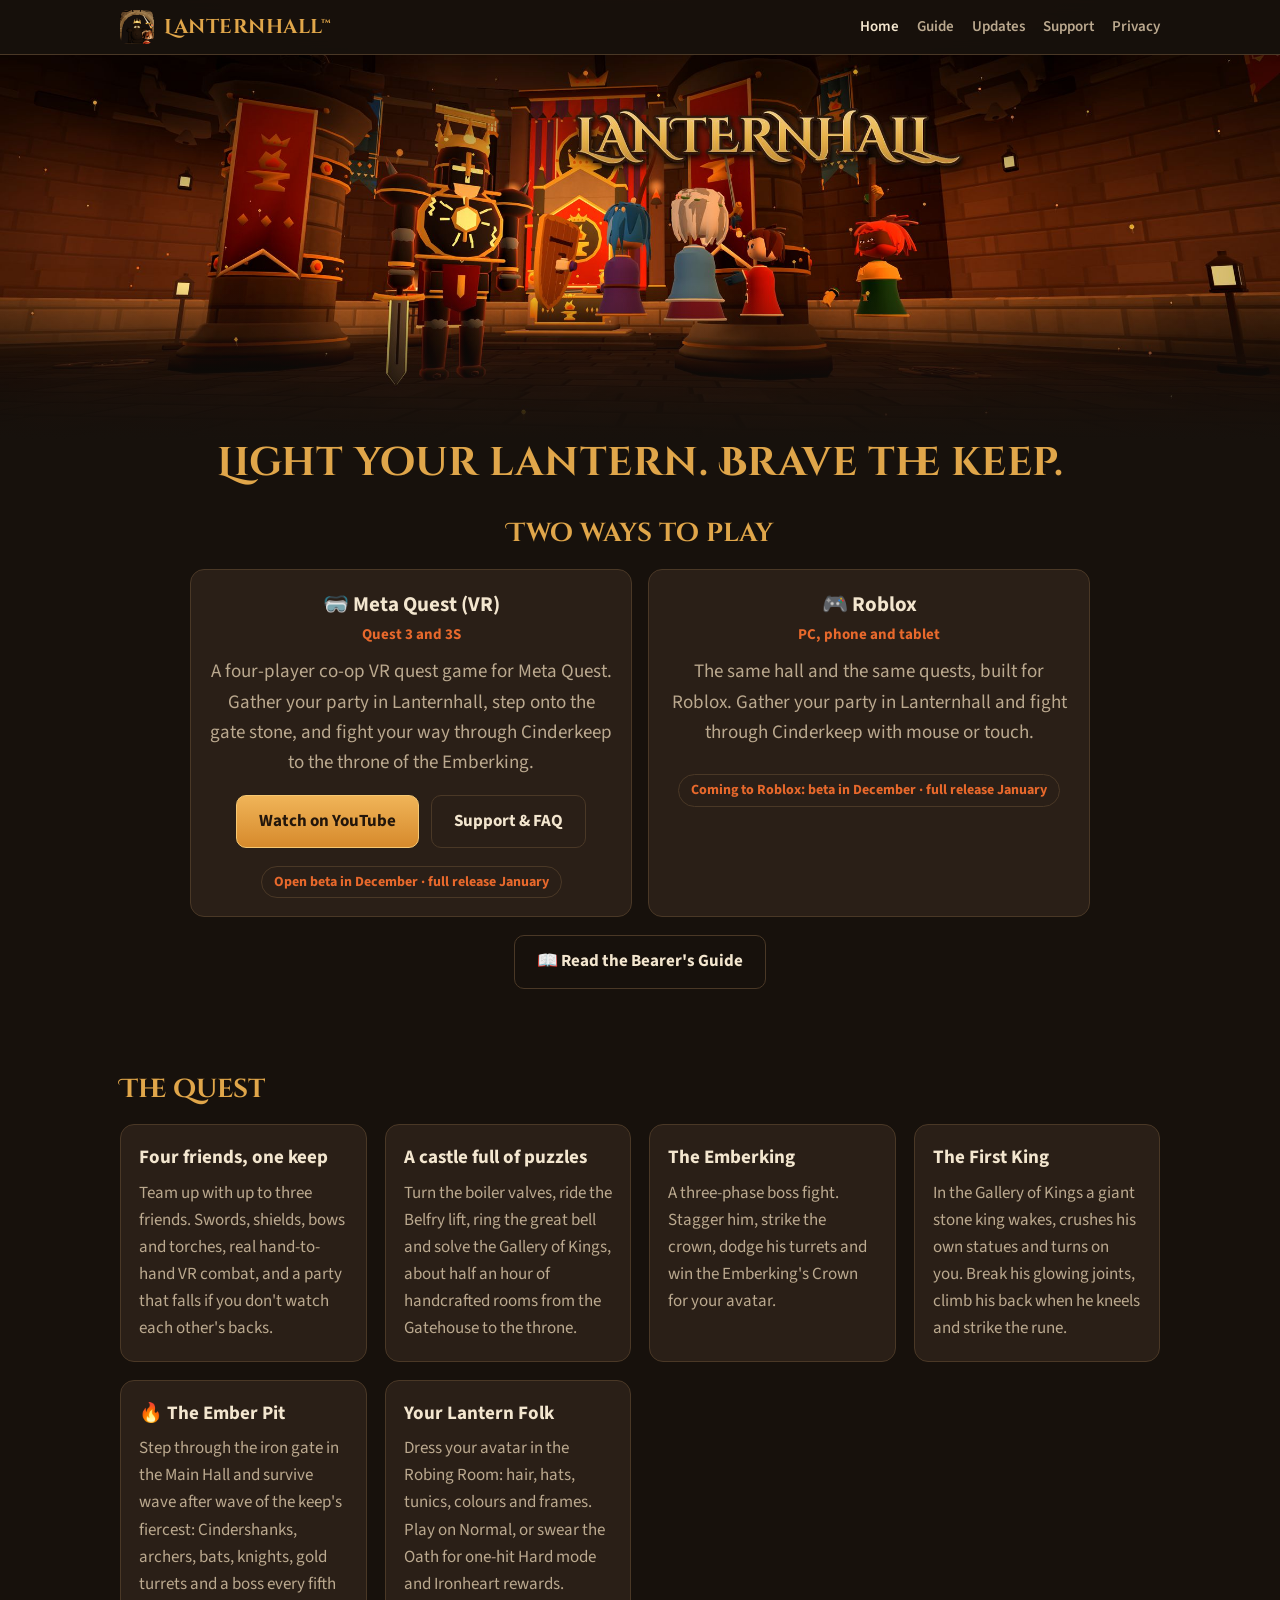
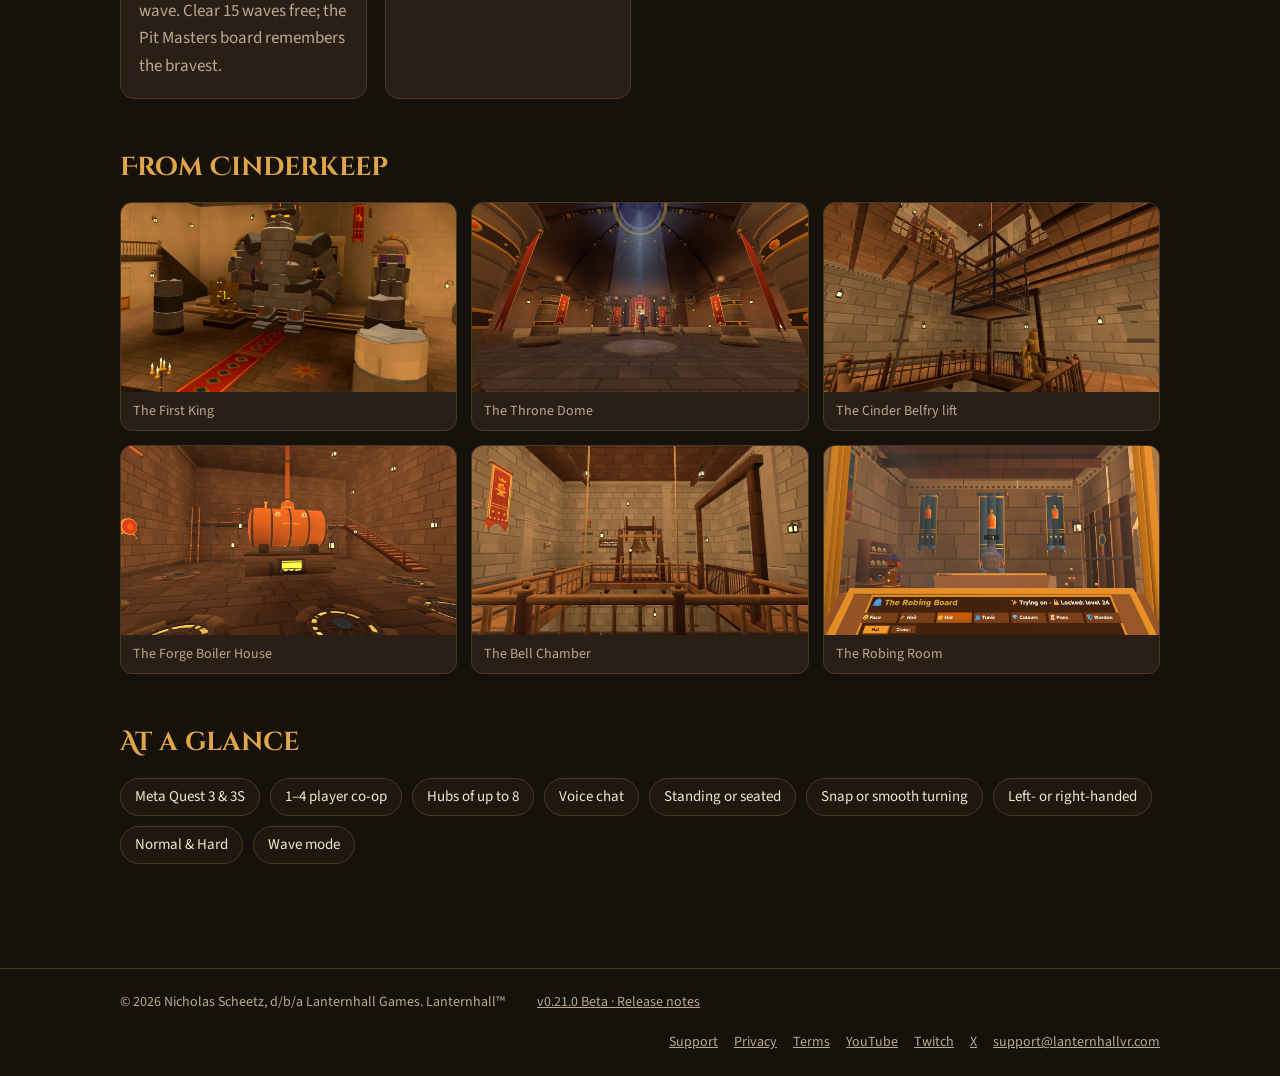
==== commit 56cb5139: "Site footer: add Twitch and X links beside YouTube Footer now links YouTube, Twitch (twitch.tv/lante" ====
--- a/index.html
+++ b/index.html
@@ -74,6 +74,6 @@
 </main>
 <footer><div class="foot-in">
 <span>&copy; 2026 Nicholas Scheetz, d/b/a Lanternhall Games. Lanternhall&trade;</span><a class="ver" href="updates.html">v0.21.0 Beta &middot; Release notes</a>
-<nav><a href="support.html">Support</a><a href="privacy.html">Privacy</a><a href="terms.html">Terms</a><a href="https://www.youtube.com/@LanternhallGames">YouTube</a><a href="mailto:support@lanternhallvr.com">support@lanternhallvr.com</a></nav>
+<nav><a href="support.html">Support</a><a href="privacy.html">Privacy</a><a href="terms.html">Terms</a><a href="https://www.youtube.com/@LanternhallGames" aria-label="Lanternhall on YouTube">YouTube</a><a href="https://www.twitch.tv/lanternhall" aria-label="Lanternhall on Twitch">Twitch</a><a href="https://x.com/lanternhallvr" aria-label="Lanternhall on X">X</a><a href="mailto:support@lanternhallvr.com">support@lanternhallvr.com</a></nav>
 </div></footer>
 </body></html>
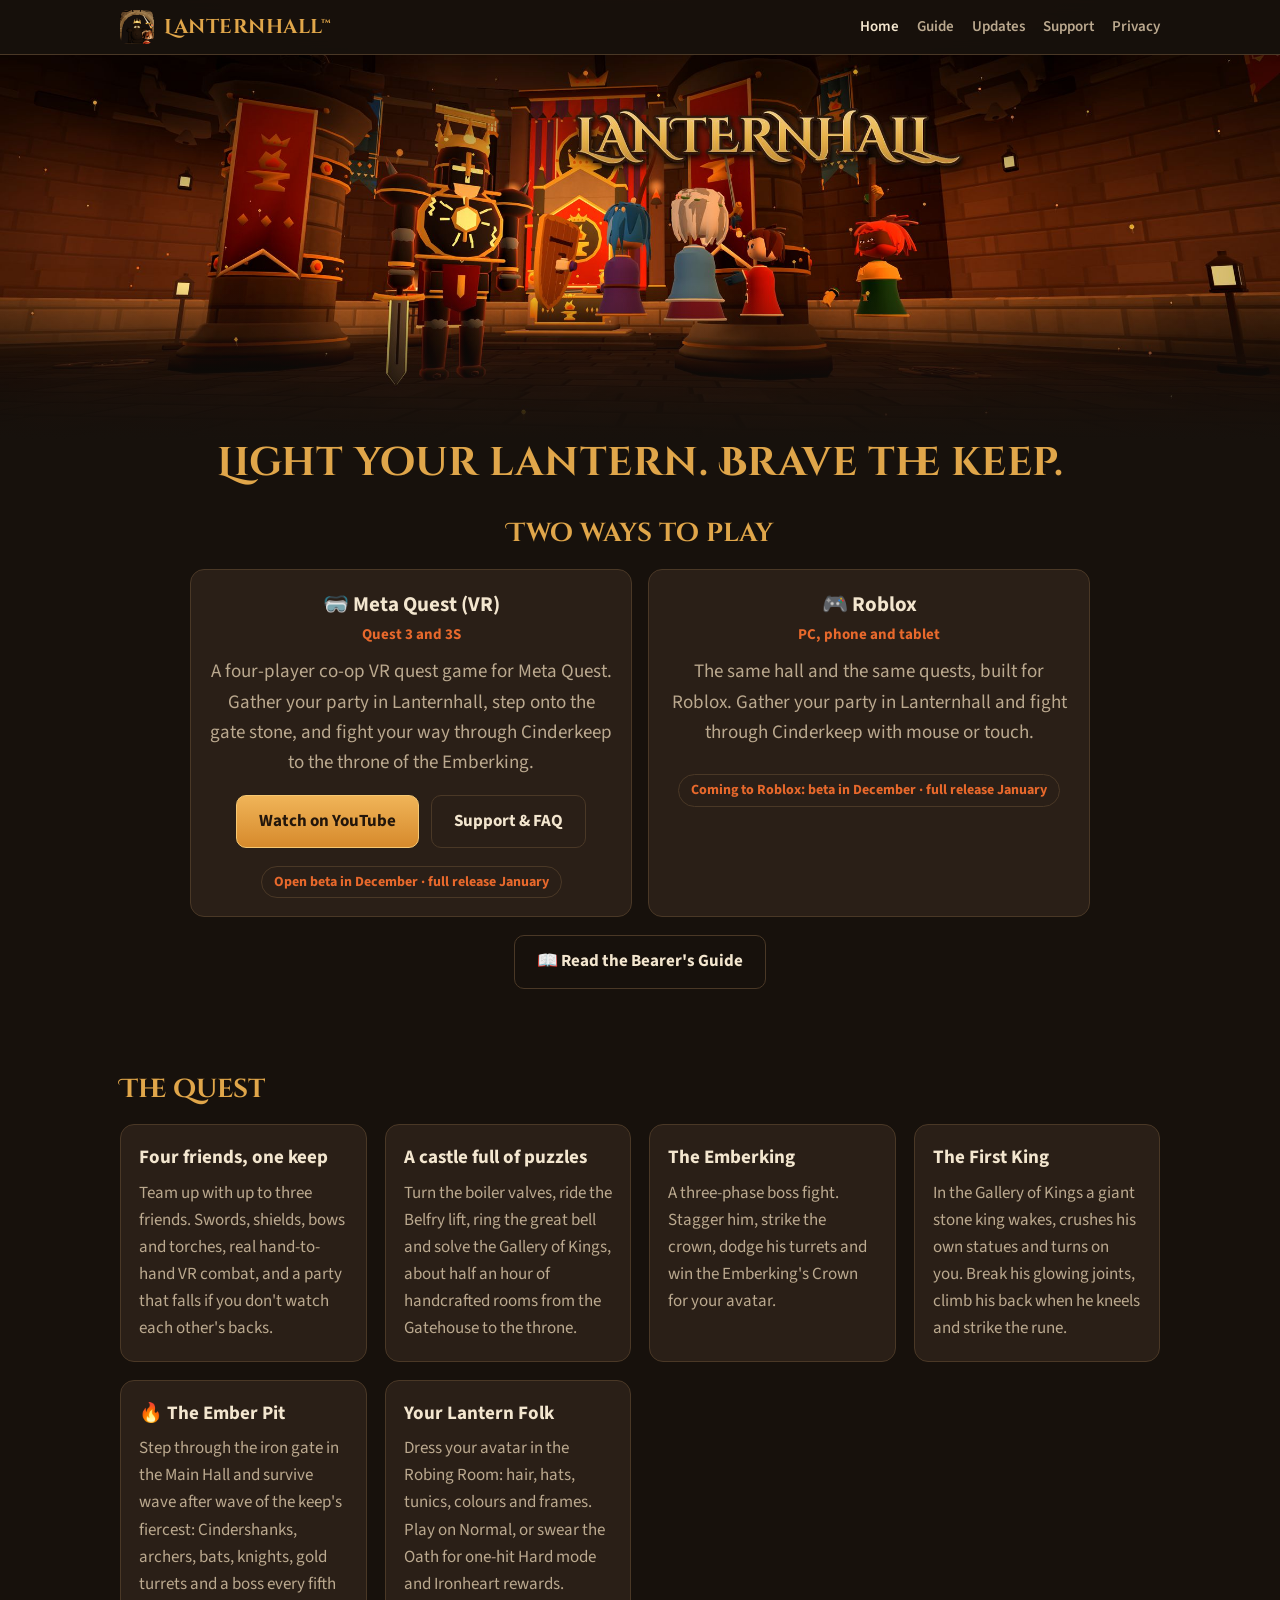
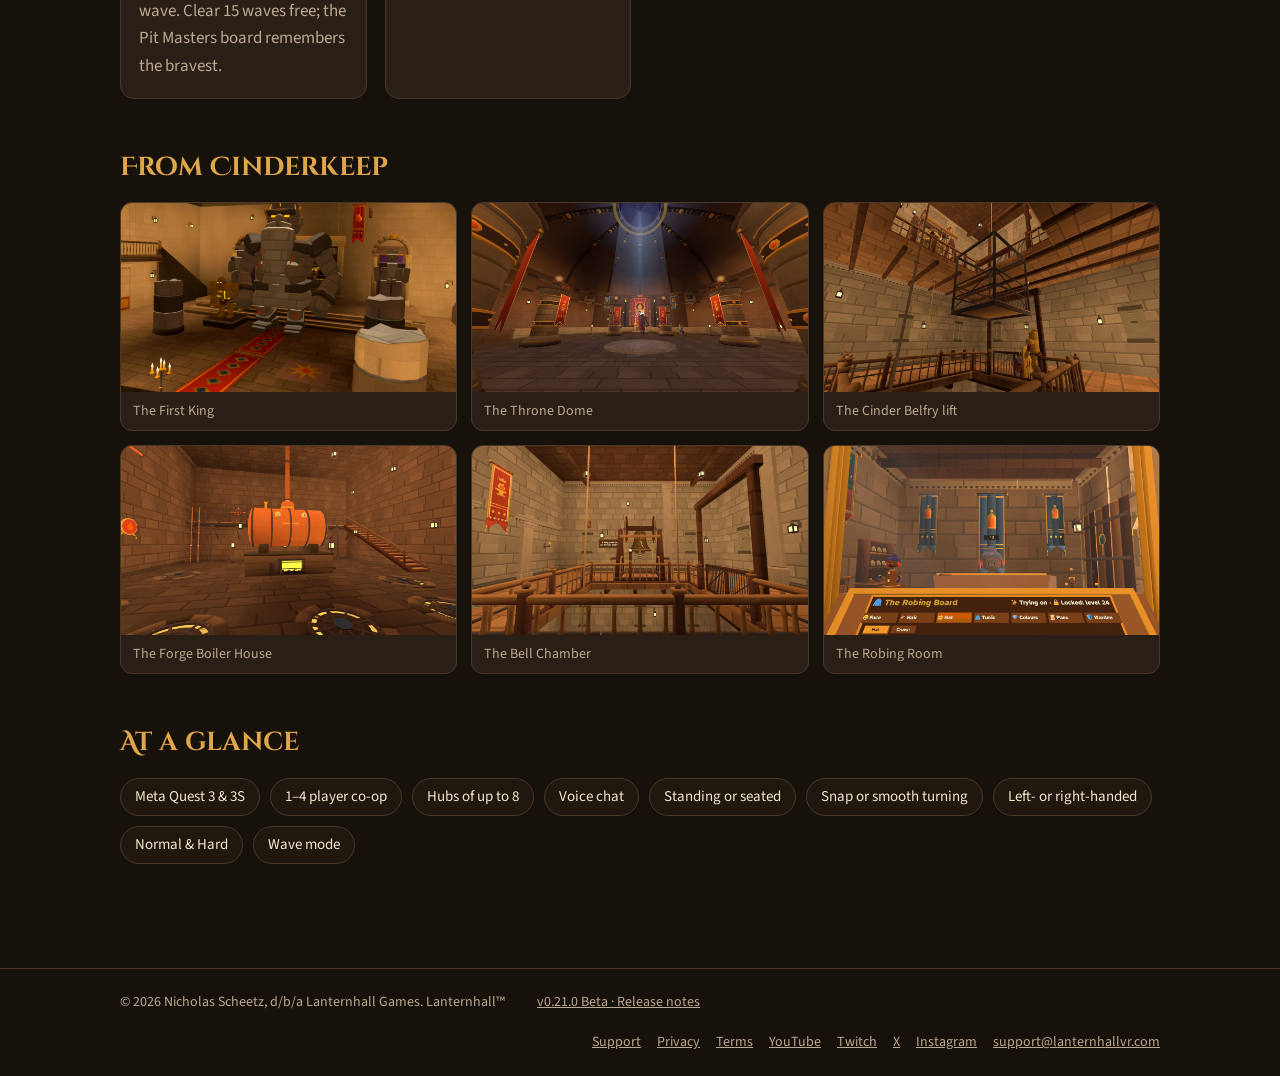
==== commit 4174dea1: "Footer: Instagram link Co-Authored-By: Claude Opus 5.5 <noreply@anthropic.com> Claude-Session: https" ====
--- a/index.html
+++ b/index.html
@@ -74,6 +74,6 @@
 </main>
 <footer><div class="foot-in">
 <span>&copy; 2026 Nicholas Scheetz, d/b/a Lanternhall Games. Lanternhall&trade;</span><a class="ver" href="updates.html">v0.21.0 Beta &middot; Release notes</a>
-<nav><a href="support.html">Support</a><a href="privacy.html">Privacy</a><a href="terms.html">Terms</a><a href="https://www.youtube.com/@LanternhallGames" aria-label="Lanternhall on YouTube">YouTube</a><a href="https://www.twitch.tv/lanternhall" aria-label="Lanternhall on Twitch">Twitch</a><a href="https://x.com/lanternhallvr" aria-label="Lanternhall on X">X</a><a href="mailto:support@lanternhallvr.com">support@lanternhallvr.com</a></nav>
+<nav><a href="support.html">Support</a><a href="privacy.html">Privacy</a><a href="terms.html">Terms</a><a href="https://www.youtube.com/@LanternhallGames" aria-label="Lanternhall on YouTube">YouTube</a><a href="https://www.twitch.tv/lanternhall" aria-label="Lanternhall on Twitch">Twitch</a><a href="https://x.com/lanternhallvr" aria-label="Lanternhall on X">X</a><a href="https://www.instagram.com/lanternhallvr/" aria-label="Lanternhall on Instagram">Instagram</a><a href="mailto:support@lanternhallvr.com">support@lanternhallvr.com</a></nav>
 </div></footer>
 </body></html>
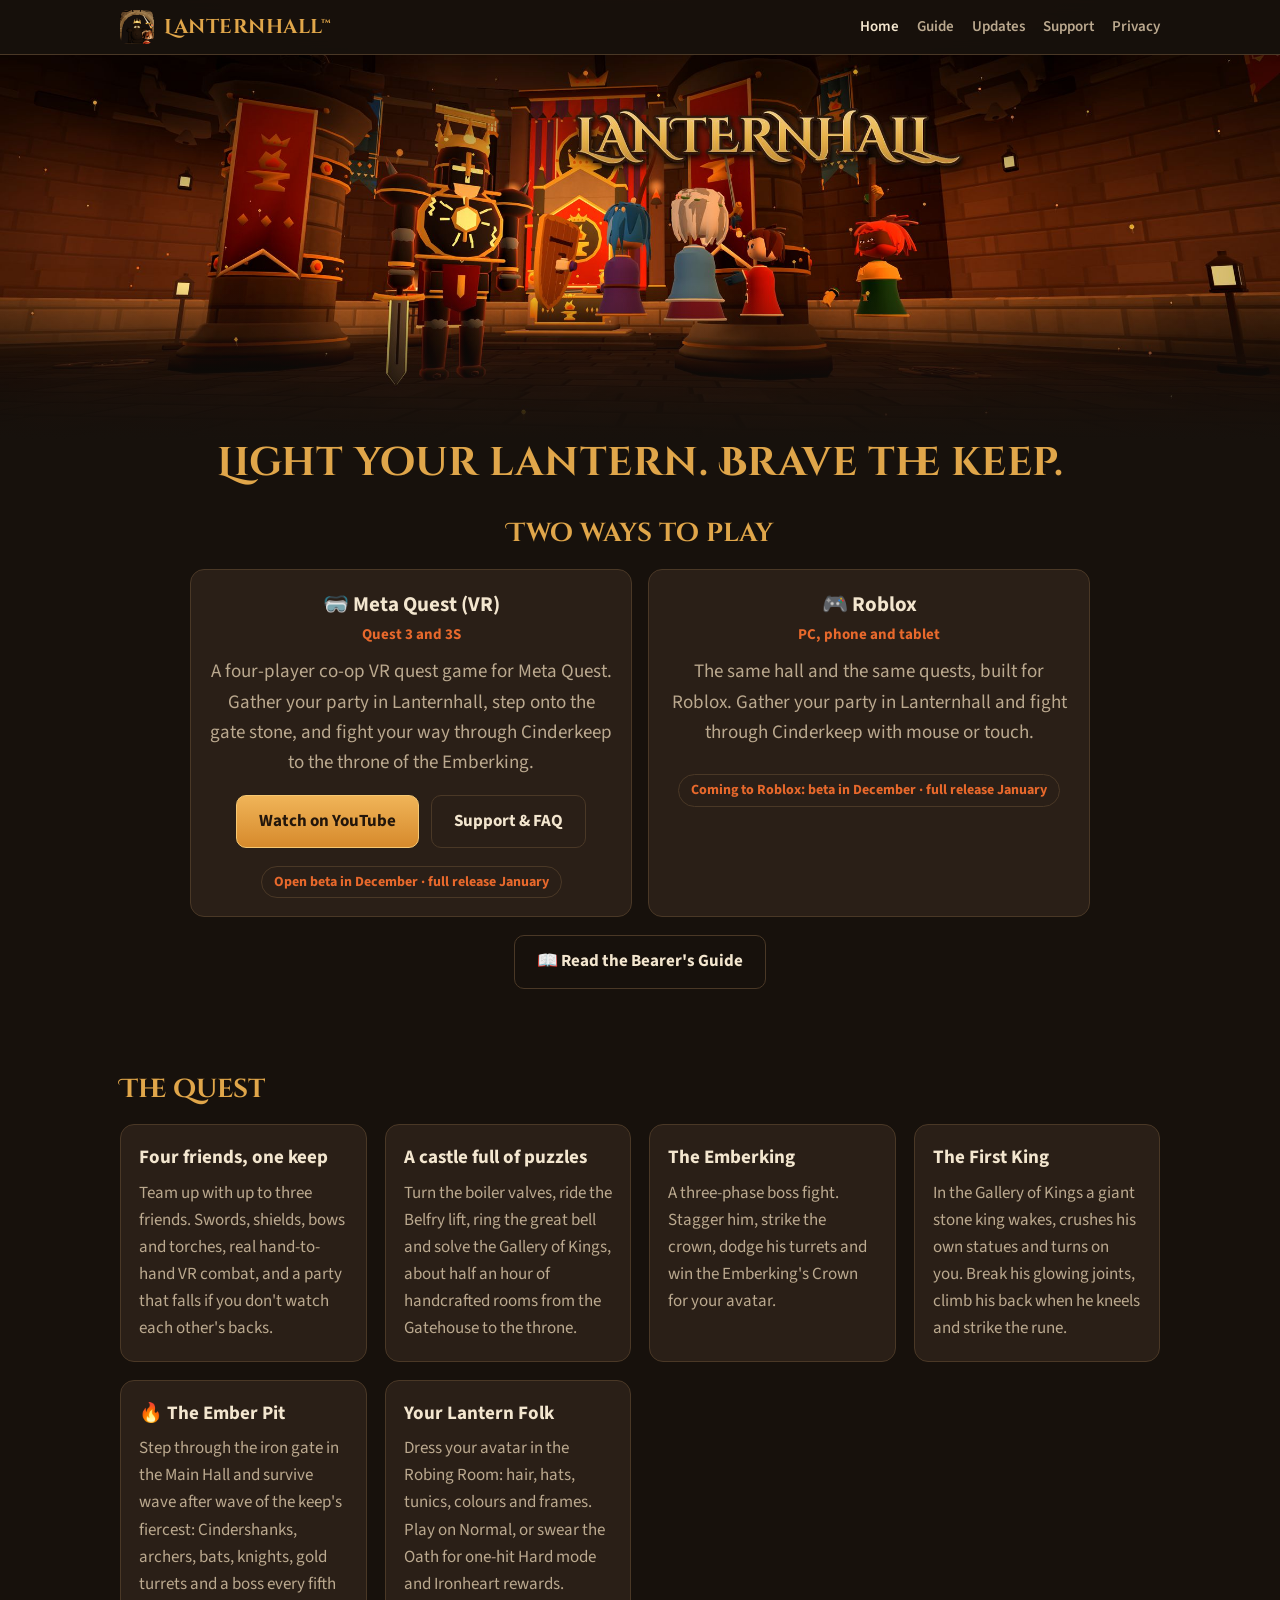
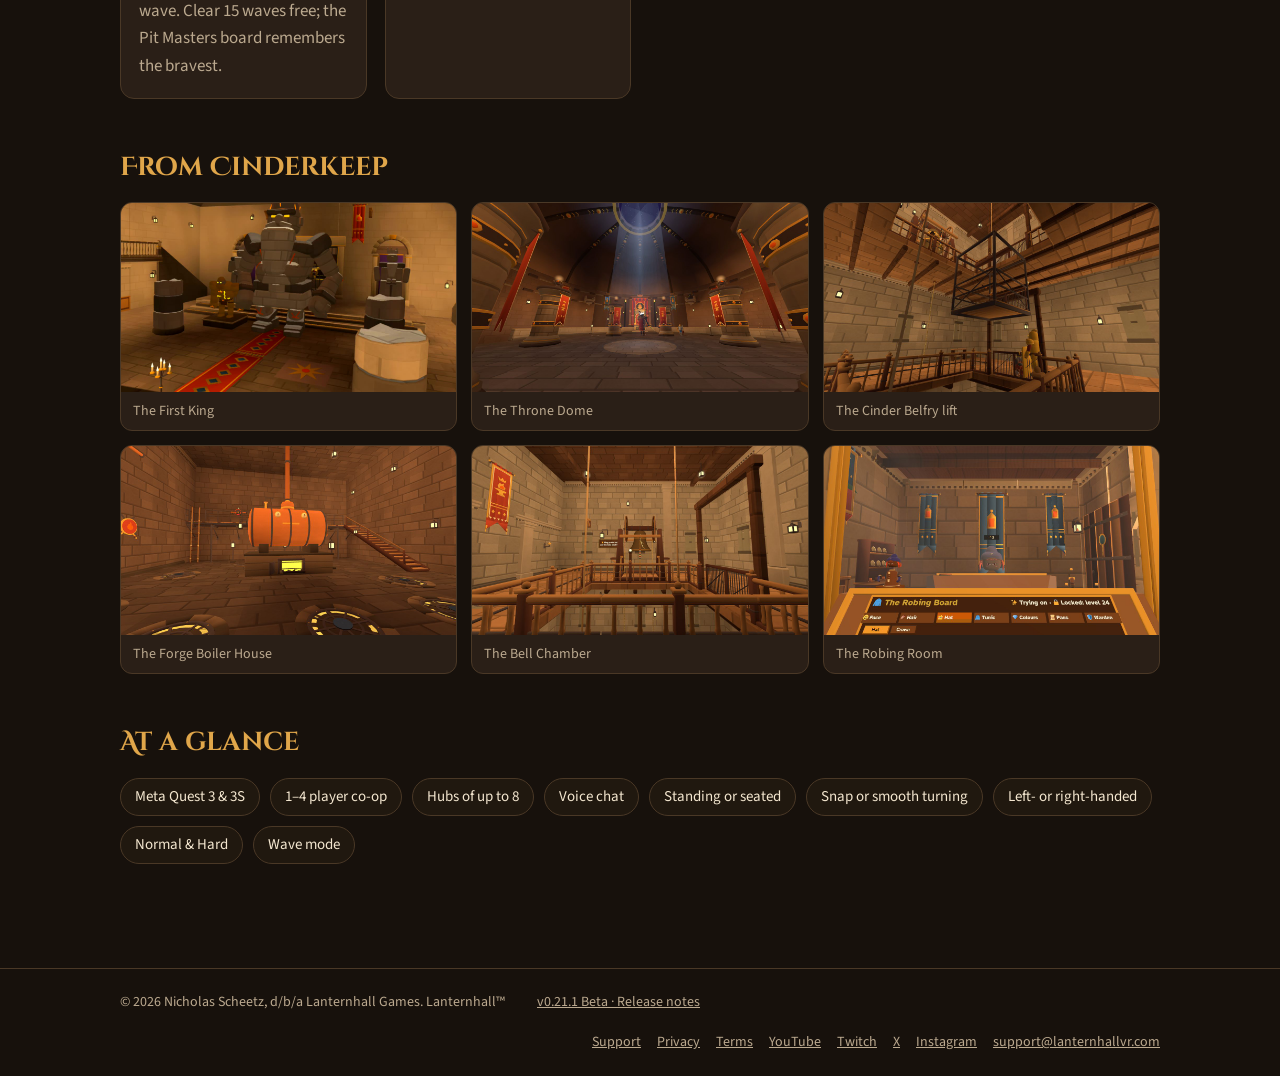
==== commit 971c27ea: "Release note 0.21.1 Co-Authored-By: Claude Opus 5.5 <noreply@anthropic.com> Claude-Session: https://" ====
--- a/index.html
+++ b/index.html
@@ -73,7 +73,7 @@
 </section>
 </main>
 <footer><div class="foot-in">
-<span>&copy; 2026 Nicholas Scheetz, d/b/a Lanternhall Games. Lanternhall&trade;</span><a class="ver" href="updates.html">v0.21.0 Beta &middot; Release notes</a>
+<span>&copy; 2026 Nicholas Scheetz, d/b/a Lanternhall Games. Lanternhall&trade;</span><a class="ver" href="updates.html">v0.21.1 Beta &middot; Release notes</a>
 <nav><a href="support.html">Support</a><a href="privacy.html">Privacy</a><a href="terms.html">Terms</a><a href="https://www.youtube.com/@LanternhallGames" aria-label="Lanternhall on YouTube">YouTube</a><a href="https://www.twitch.tv/lanternhall" aria-label="Lanternhall on Twitch">Twitch</a><a href="https://x.com/lanternhallvr" aria-label="Lanternhall on X">X</a><a href="https://www.instagram.com/lanternhallvr/" aria-label="Lanternhall on Instagram">Instagram</a><a href="mailto:support@lanternhallvr.com">support@lanternhallvr.com</a></nav>
 </div></footer>
 </body></html>
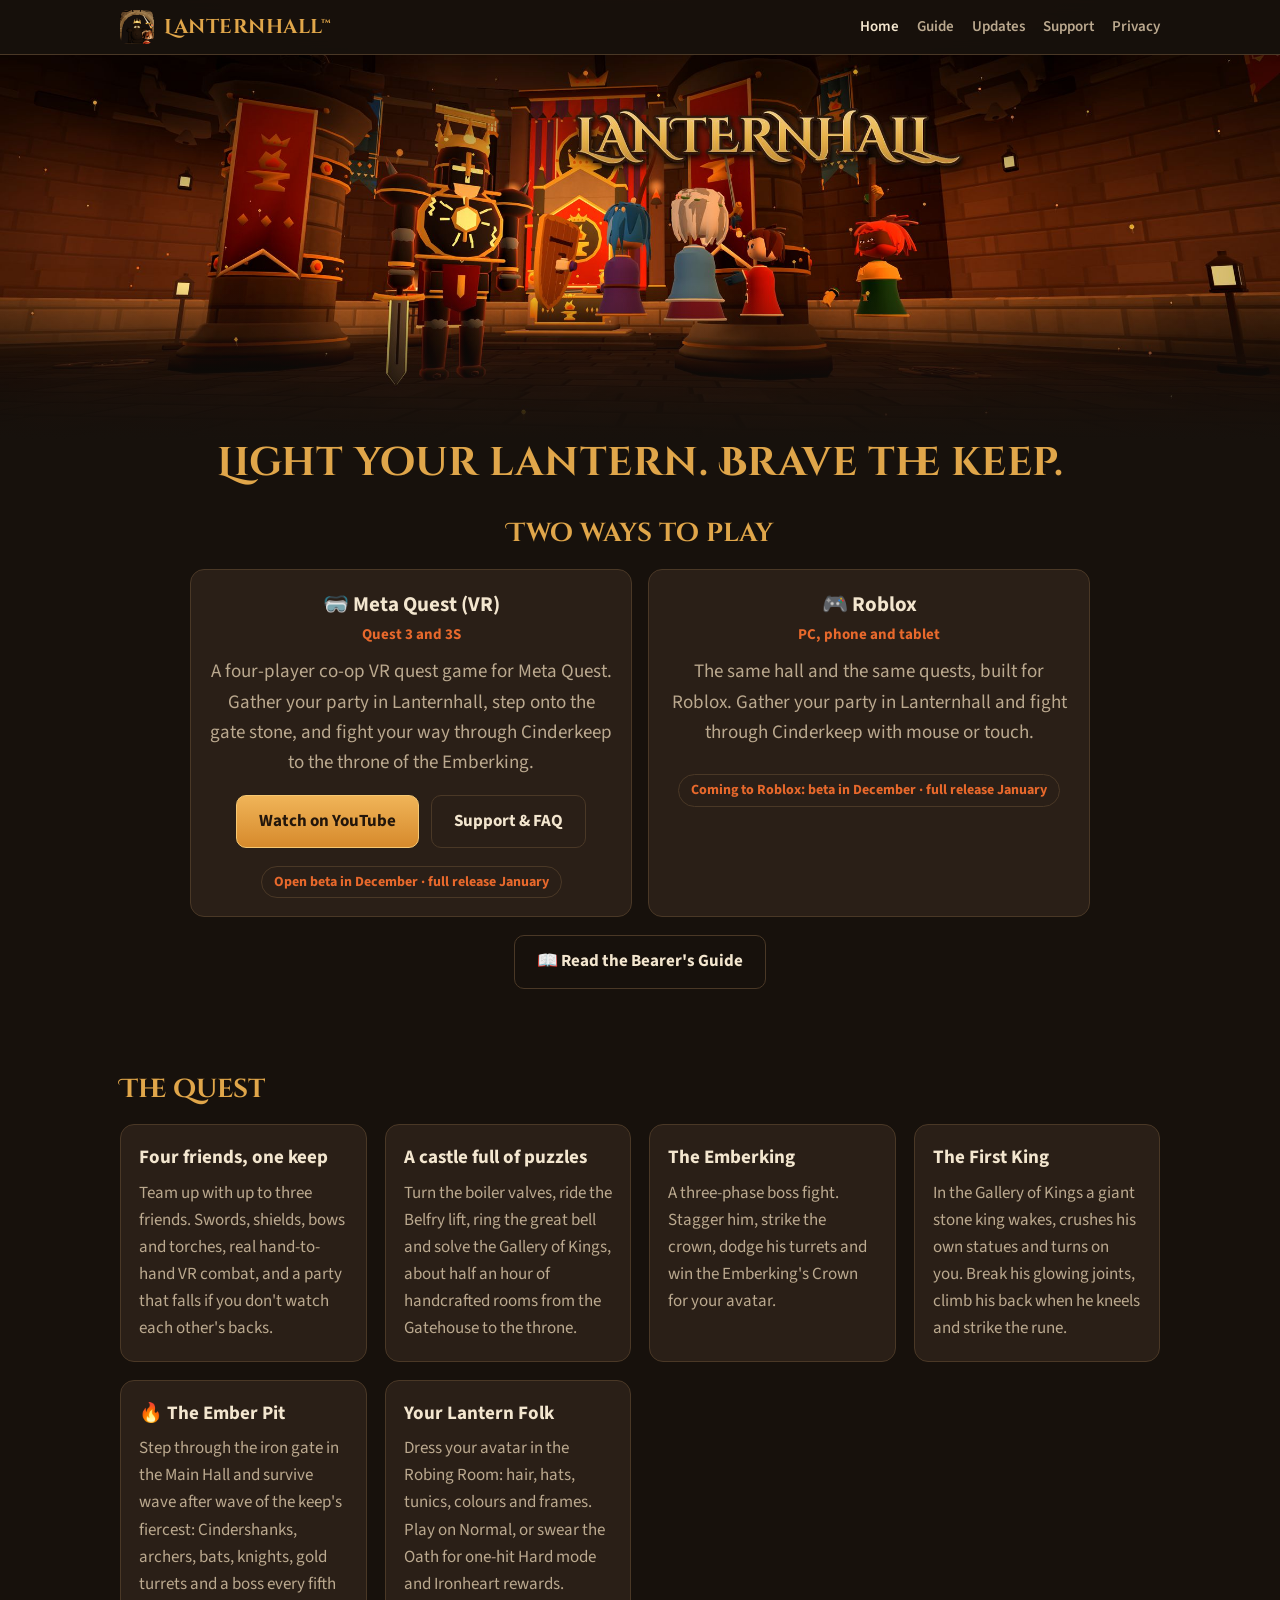
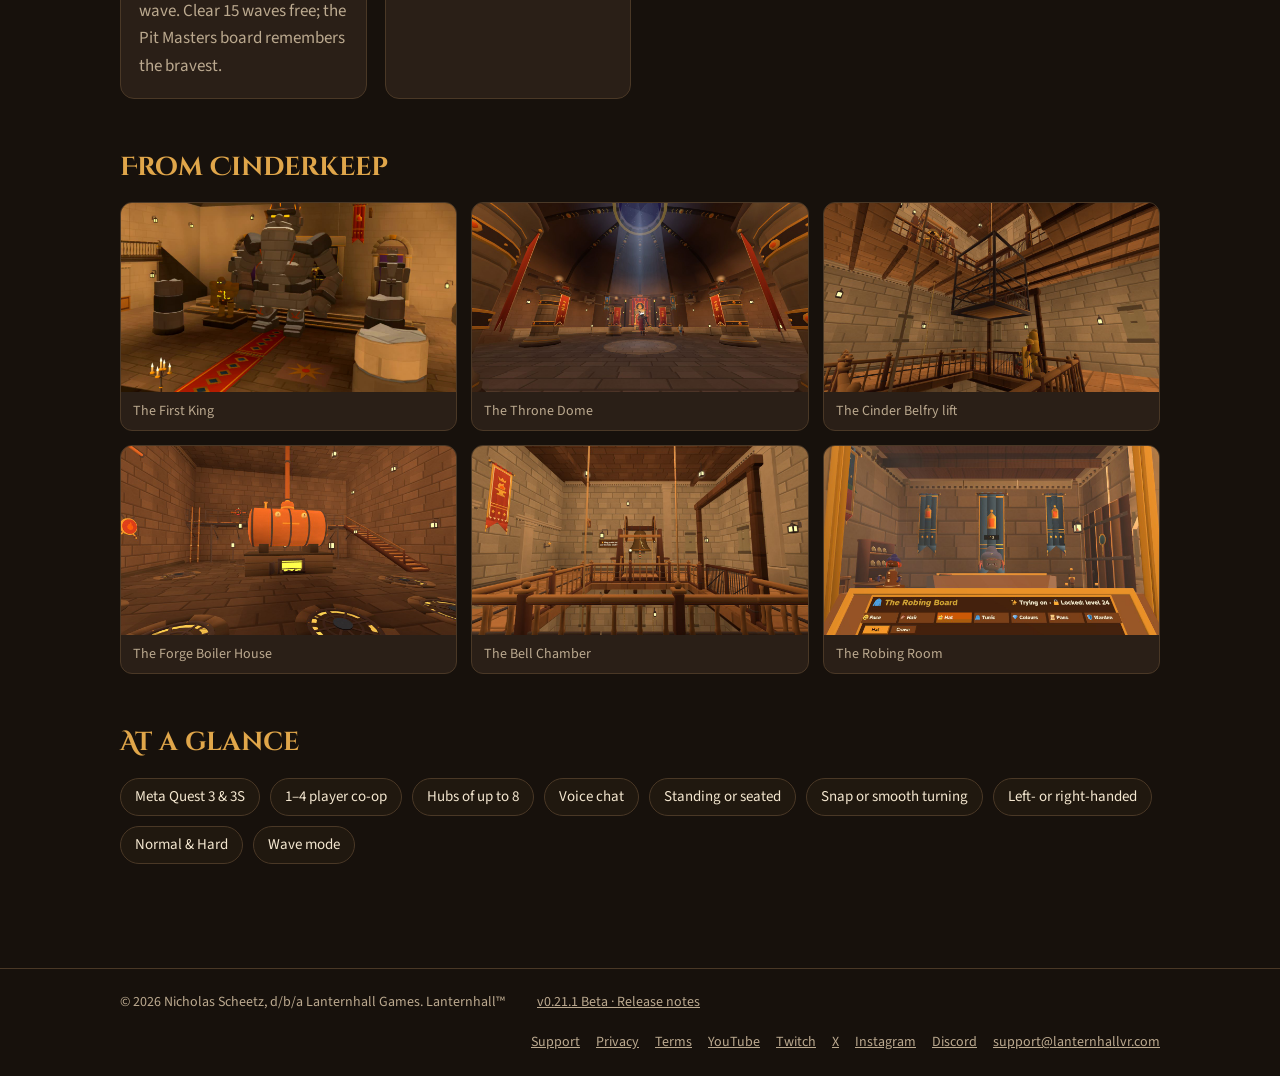
==== commit 56272939: "Footer: Discord invite link Co-Authored-By: Claude Opus 5.5 <noreply@anthropic.com> Claude-Session: " ====
--- a/index.html
+++ b/index.html
@@ -74,6 +74,6 @@
 </main>
 <footer><div class="foot-in">
 <span>&copy; 2026 Nicholas Scheetz, d/b/a Lanternhall Games. Lanternhall&trade;</span><a class="ver" href="updates.html">v0.21.1 Beta &middot; Release notes</a>
-<nav><a href="support.html">Support</a><a href="privacy.html">Privacy</a><a href="terms.html">Terms</a><a href="https://www.youtube.com/@LanternhallGames" aria-label="Lanternhall on YouTube">YouTube</a><a href="https://www.twitch.tv/lanternhall" aria-label="Lanternhall on Twitch">Twitch</a><a href="https://x.com/lanternhallvr" aria-label="Lanternhall on X">X</a><a href="https://www.instagram.com/lanternhallvr/" aria-label="Lanternhall on Instagram">Instagram</a><a href="mailto:support@lanternhallvr.com">support@lanternhallvr.com</a></nav>
+<nav><a href="support.html">Support</a><a href="privacy.html">Privacy</a><a href="terms.html">Terms</a><a href="https://www.youtube.com/@LanternhallGames" aria-label="Lanternhall on YouTube">YouTube</a><a href="https://www.twitch.tv/lanternhall" aria-label="Lanternhall on Twitch">Twitch</a><a href="https://x.com/lanternhallvr" aria-label="Lanternhall on X">X</a><a href="https://www.instagram.com/lanternhallvr/" aria-label="Lanternhall on Instagram">Instagram</a><a href="https://discord.gg/UpqXYN8GYB" aria-label="Join the Lanternhall Discord">Discord</a><a href="mailto:support@lanternhallvr.com">support@lanternhallvr.com</a></nav>
 </div></footer>
 </body></html>
